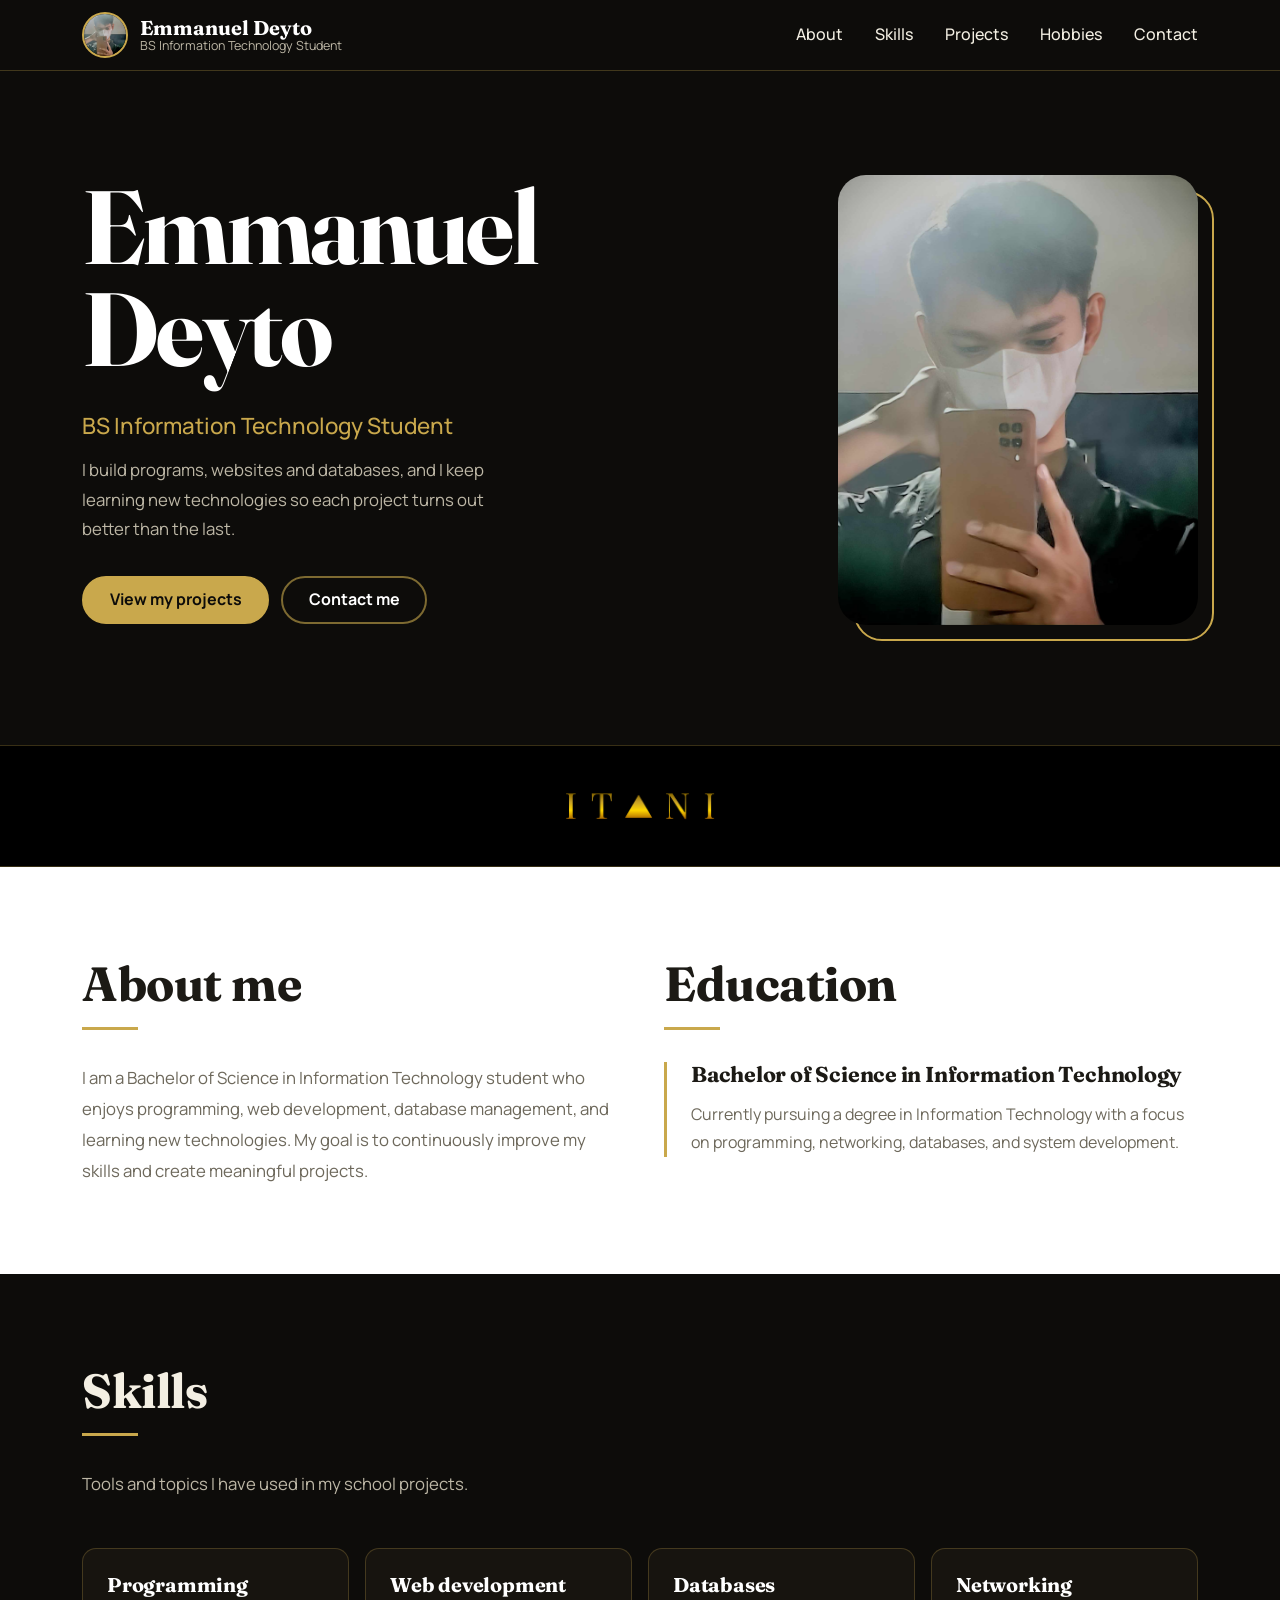
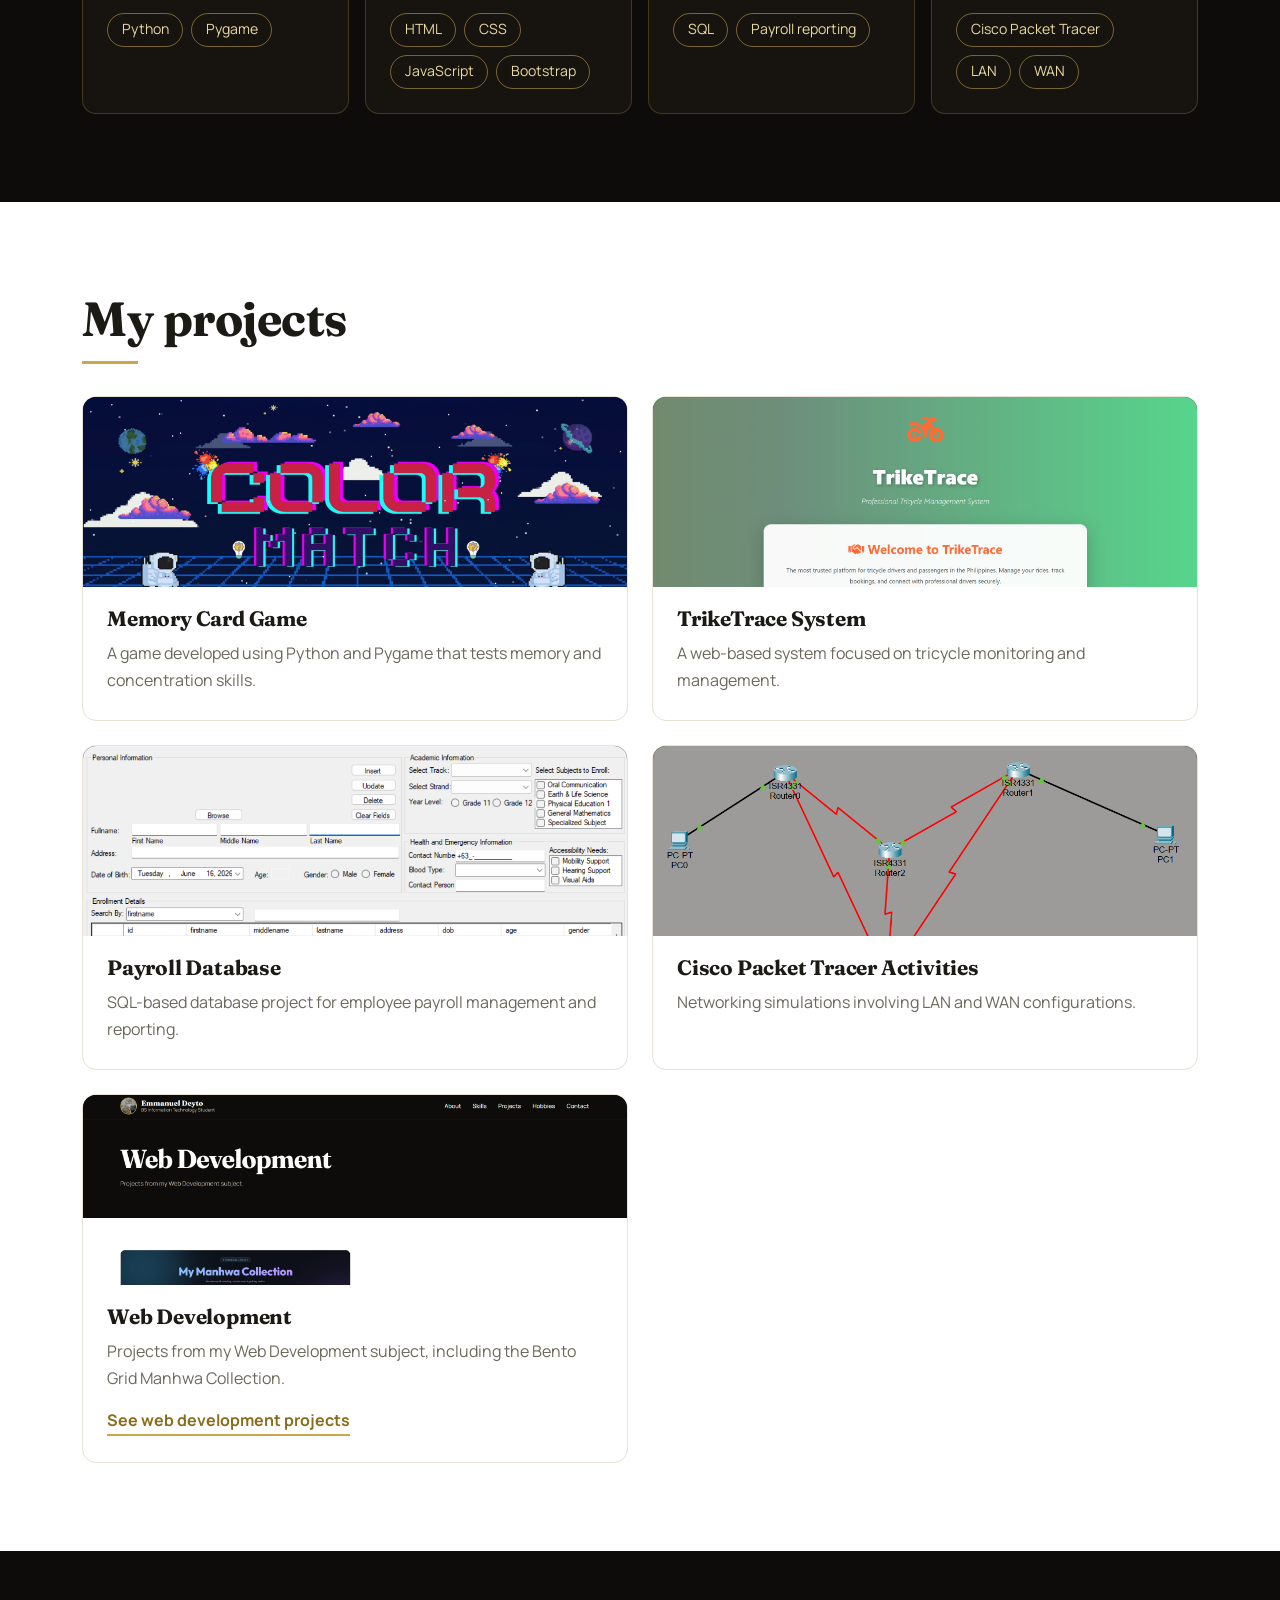
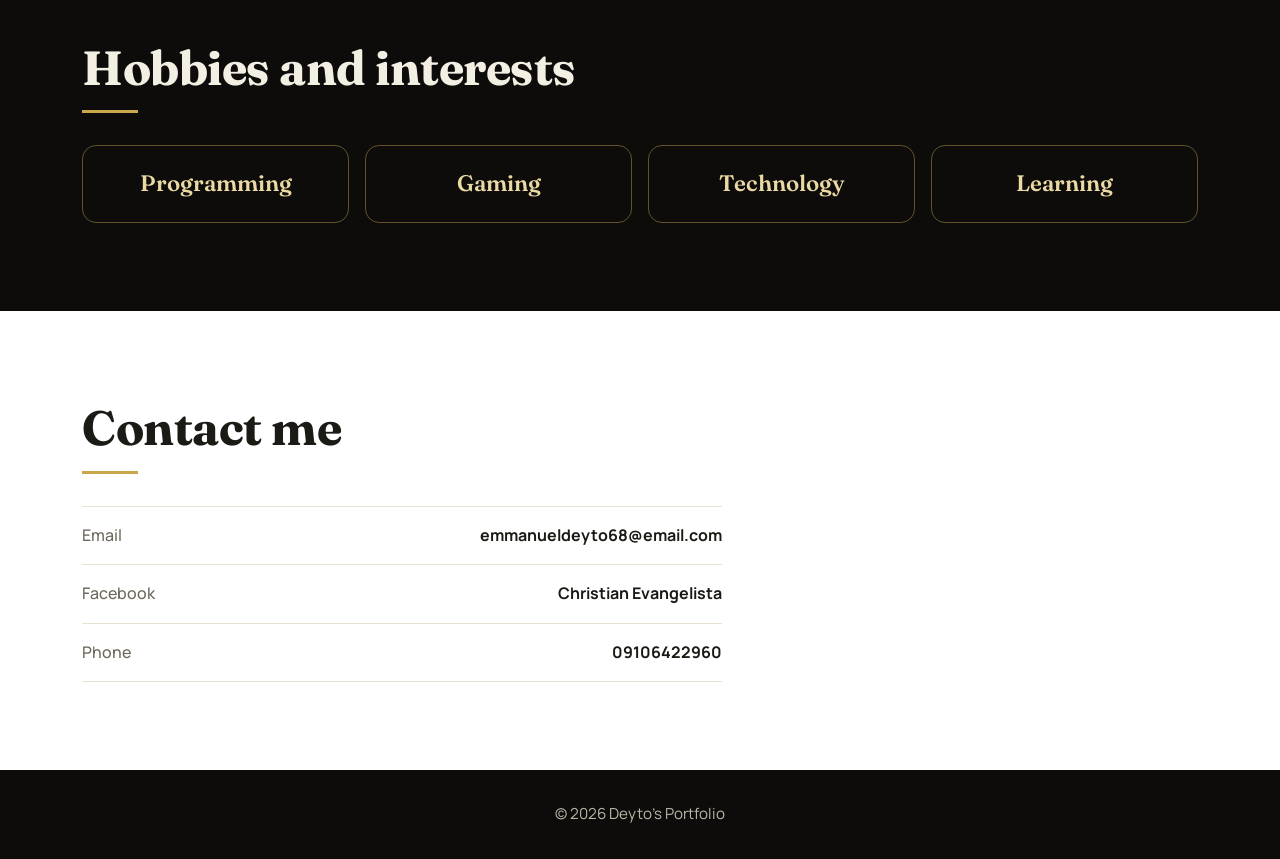
==== Portfolio/index.html @ 8ed73cae "i only reorganized the files and folders" ====
<!DOCTYPE html>
<html lang="en">
<head>
    <meta charset="utf-8">
    <meta name="viewport" content="width=device-width, initial-scale=1">
    <title>Emmanuel Deyto | Portfolio</title>
    <meta name="description" content="Portfolio of Emmanuel Deyto, BS Information Technology student.">
    <link rel="icon" type="image/jpeg" href="assets/img/pfp.jpg">

    <link href="https://cdn.jsdelivr.net/npm/bootstrap@5.3.8/dist/css/bootstrap.min.css" rel="stylesheet">
    <link rel="preconnect" href="https://fonts.googleapis.com">
    <link rel="preconnect" href="https://fonts.gstatic.com" crossorigin>
    <link href="https://fonts.googleapis.com/css2?family=Fraunces:opsz,wght@9..144,600;9..144,700&family=Manrope:wght@400;500;700&display=swap" rel="stylesheet">

    <link rel="stylesheet" href="assets/css/style.css">

    <script>
        // Round favicon made from the profile picture
        window.addEventListener('load', function () {
            const canvas = document.createElement('canvas');
            canvas.width = 64; canvas.height = 64;
            const ctx = canvas.getContext('2d');
            const img = new Image();
            img.src = 'assets/img/pfp.jpg';
            img.onload = function () {
                ctx.beginPath();
                ctx.arc(32, 32, 32, 0, Math.PI * 2);
                ctx.closePath();
                ctx.clip();
                ctx.drawImage(img, 0, 0, 64, 64);
                const link = document.querySelector("link[rel='icon']");
                link.href = canvas.toDataURL('image/png');
            };
        });
    </script>
</head>

<body>

    <!-- HEADER -->

    <nav class="navbar navbar-expand-md site-nav sticky-top" data-bs-theme="dark">
        <div class="container">
            <a class="navbar-brand" href="#top">
                <img src="assets/img/pfp.jpg" class="brand-photo" alt="">
                <span class="brand-name">Emmanuel Deyto
                    <span class="brand-sub d-none d-sm-block">BS Information Technology Student</span>
                </span>
            </a>

            <button class="navbar-toggler" type="button"
                    data-bs-toggle="collapse" data-bs-target="#mainNav"
                    aria-controls="mainNav" aria-expanded="false" aria-label="Toggle navigation">
                <span class="navbar-toggler-icon"></span>
            </button>

            <div class="collapse navbar-collapse justify-content-end" id="mainNav">
                <ul class="navbar-nav">
                    <li class="nav-item"><a class="nav-link" href="#about">About</a></li>
                    <li class="nav-item"><a class="nav-link" href="#skills">Skills</a></li>
                    <li class="nav-item"><a class="nav-link" href="#projects">Projects</a></li>
                    <li class="nav-item"><a class="nav-link" href="#hobbies">Hobbies</a></li>
                    <li class="nav-item"><a class="nav-link" href="#contact">Contact</a></li>
                </ul>
            </div>
        </div>
    </nav>

    <!-- HERO -->

    <header class="hero" id="top">
        <div class="container">
            <div class="row align-items-center">
                <div class="col-lg-7">
                    <h1>Emmanuel<br>Deyto</h1>
                    <p class="hero-role">BS Information Technology Student</p>
                    <p class="hero-text">
                        I build programs, websites and databases, and I keep learning
                        new technologies so each project turns out better than the last.
                    </p>
                    <div class="hero-actions">
                        <a href="#projects" class="button button-gold">View my projects</a>
                        <a href="#contact" class="button button-outline">Contact me</a>
                    </div>
                </div>
                <div class="col-lg-5">
                    <div class="hero-photo">
                        <img src="assets/img/pfp.jpg" alt="Photo of Emmanuel Deyto">
                    </div>
                </div>
            </div>
        </div>
    </header>

    <!-- LOGO -->

    <div class="logo-strip">
        <img src="assets/img/banner.png" alt="ITANI logo">
    </div>

    <!-- ABOUT + EDUCATION -->

    <section class="section" id="about">
        <div class="container">
            <div class="row g-5">
                <div class="col-lg-6">
                    <h2 class="section-title">About me</h2>
                    <p class="section-lead">
                        I am a Bachelor of Science in Information Technology student
                        who enjoys programming, web development, database management,
                        and learning new technologies. My goal is to continuously
                        improve my skills and create meaningful projects.
                    </p>
                </div>
                <div class="col-lg-6">
                    <h2 class="section-title">Education</h2>
                    <div class="edu-block">
                        <h3>Bachelor of Science in Information Technology</h3>
                        <p>
                            Currently pursuing a degree in Information Technology
                            with a focus on programming, networking, databases,
                            and system development.
                        </p>
                    </div>
                </div>
            </div>
        </div>
    </section>

    <!-- SKILLS -->

    <section class="section section-dark" id="skills">
        <div class="container">
            <h2 class="section-title">Skills</h2>
            <p class="section-lead mb-5">Tools and topics I have used in my school projects.</p>

            <div class="row g-3">
                <div class="col-12 col-sm-6 col-lg-3">
                    <div class="skill-card">
                        <h3>Programming</h3>
                        <ul class="chip-list">
                            <li class="chip">Python</li>
                            <li class="chip">Pygame</li>
                        </ul>
                    </div>
                </div>
                <div class="col-12 col-sm-6 col-lg-3">
                    <div class="skill-card">
                        <h3>Web development</h3>
                        <ul class="chip-list">
                            <li class="chip">HTML</li>
                            <li class="chip">CSS</li>
                            <li class="chip">JavaScript</li>
                            <li class="chip">Bootstrap</li>
                        </ul>
                    </div>
                </div>
                <div class="col-12 col-sm-6 col-lg-3">
                    <div class="skill-card">
                        <h3>Databases</h3>
                        <ul class="chip-list">
                            <li class="chip">SQL</li>
                            <li class="chip">Payroll reporting</li>
                        </ul>
                    </div>
                </div>
                <div class="col-12 col-sm-6 col-lg-3">
                    <div class="skill-card">
                        <h3>Networking</h3>
                        <ul class="chip-list">
                            <li class="chip">Cisco Packet Tracer</li>
                            <li class="chip">LAN</li>
                            <li class="chip">WAN</li>
                        </ul>
                    </div>
                </div>
            </div>
        </div>
    </section>

    <!-- PROJECTS -->

    <section class="section" id="projects">
        <div class="container">
            <h2 class="section-title">My projects</h2>

            <div class="row g-4">

                <div class="col-12 col-md-6">
                    <article class="project-card">
                        <img src="assets/img/Card_Game.png" alt="Memory Card Game">
                        <div class="project-body">
                            <h3>Memory Card Game</h3>
                            <p>A game developed using Python and Pygame that tests memory and concentration skills.</p>
                        </div>
                    </article>
                </div>

                <div class="col-12 col-md-6">
                    <article class="project-card">
                        <img src="assets/img/TrikeTrace.png" alt="TrikeTrace System">
                        <div class="project-body">
                            <h3>TrikeTrace System</h3>
                            <p>A web-based system focused on tricycle monitoring and management.</p>
                        </div>
                    </article>
                </div>

                <div class="col-12 col-md-6">
                    <article class="project-card">
                        <img src="assets/img/Payroll.png" alt="Payroll Database">
                        <div class="project-body">
                            <h3>Payroll Database</h3>
                            <p>SQL-based database project for employee payroll management and reporting.</p>
                        </div>
                    </article>
                </div>

                <div class="col-12 col-md-6">
                    <article class="project-card">
                        <img src="assets/img/Cisco.png" alt="Cisco Packet Tracer">
                        <div class="project-body">
                            <h3>Cisco Packet Tracer Activities</h3>
                            <p>Networking simulations involving LAN and WAN configurations.</p>
                        </div>
                    </article>
                </div>

                <!-- Web Development (opens webdev.html) -->
                <div class="col-12 col-md-6">
                    <a href="/Web-Development/webdev.html" class="project-card">
                        <img src="assets/img/WebDev.png" alt="Web Development Projects">
                        <div class="project-body">
                            <h3>Web Development</h3>
                            <p>Projects from my Web Development subject, including the Bento Grid Manhwa Collection.</p>
                            <span class="project-cta">See web development projects</span>
                        </div>
                    </a>
                </div>

            </div>
        </div>
    </section>

    <!-- HOBBIES -->

    <section class="section section-dark" id="hobbies">
        <div class="container">
            <h2 class="section-title">Hobbies and interests</h2>

            <div class="row g-3">
                <div class="col-6 col-md-3"><div class="hobby-item">Programming</div></div>
                <div class="col-6 col-md-3"><div class="hobby-item">Gaming</div></div>
                <div class="col-6 col-md-3"><div class="hobby-item">Technology</div></div>
                <div class="col-6 col-md-3"><div class="hobby-item">Learning</div></div>
            </div>
        </div>
    </section>

    <!-- CONTACT -->

    <section class="section" id="contact">
        <div class="container">
            <h2 class="section-title">Contact me</h2>

            <ul class="contact-list">
                <li>
                    <span class="contact-label">Email</span>
                    <a class="contact-value" href="mailto:emmanueldeyto68@email.com">emmanueldeyto68@email.com</a>
                </li>
                <li>
                    <span class="contact-label">Facebook</span>
                    <span class="contact-value">Christian Evangelista</span>
                </li>
                <li>
                    <span class="contact-label">Phone</span>
                    <a class="contact-value" href="tel:09106422960">09106422960</a>
                </li>
            </ul>
        </div>
    </section>

    <!-- FOOTER -->

    <footer class="site-footer">
        © 2026 Deyto's Portfolio
    </footer>

    <script src="https://cdn.jsdelivr.net/npm/bootstrap@5.3.8/dist/js/bootstrap.bundle.min.js"></script>

</body>
</html>
---- Portfolio/assets/css/style.css ----
/* =========================================================
   PORTFOLIO STYLES  -  black, gold and white
   ========================================================= */

:root {
    --ink: #0d0c0a;
    --ink-2: #17140f;
    --gold: #c9a84c;
    --gold-deep: #8a6d1c;   /* gold that is readable on white */
    --gold-soft: #ead9a2;
    --paper: #ffffff;
    --text: #1c1a15;
    --muted: #6d685b;
    --line: #e7e2d3;
    --on-dark: #f3efe3;
    --on-dark-muted: #bdb7a6;

    --font-display: 'Fraunces', Georgia, serif;
    --font-body: 'Manrope', system-ui, sans-serif;
}

/* ---------- BASE ---------- */

html { scroll-behavior: smooth; }

body {
    margin: 0;
    background: var(--paper);
    color: var(--text);
    font-family: var(--font-body);
    line-height: 1.6;
    overflow-x: hidden;
}

h1, h2, h3, h4 {
    font-family: var(--font-display);
    letter-spacing: -0.01em;
}

a:focus-visible,
button:focus-visible {
    outline: 3px solid var(--gold);
    outline-offset: 3px;
}

[id] { scroll-margin-top: 80px; }

/* ---------- NAVBAR ---------- */

.site-nav {
    background: var(--ink);
    border-bottom: 1px solid rgba(201, 168, 76, 0.28);
    padding: 12px 0;
}

.site-nav .navbar-brand {
    display: flex;
    align-items: center;
    gap: 12px;
    margin: 0;
    padding: 0;
    color: #fff;
}

.brand-photo {
    width: 46px;
    height: 46px;
    border-radius: 50%;
    border: 2px solid var(--gold);
    object-fit: cover;
    flex-shrink: 0;
}

.brand-name {
    font-family: var(--font-display);
    font-size: 1.25rem;
    font-weight: 700;
    line-height: 1.1;
    color: #fff;
}

.brand-sub {
    display: block;
    font-family: var(--font-body);
    font-size: 0.78rem;
    font-weight: 400;
    color: var(--on-dark-muted);
}

.site-nav .navbar-toggler {
    border-color: rgba(201, 168, 76, 0.6);
}

.site-nav .navbar-nav .nav-link {
    color: var(--on-dark);
    font-weight: 500;
    padding: 0.5rem 0;
    margin-left: 0;
    transition: color 0.2s;
}

.site-nav .navbar-nav .nav-link:hover,
.site-nav .navbar-nav .nav-link:focus {
    color: var(--gold);
}

@media (min-width: 768px) {
    .site-nav .navbar-nav .nav-link { margin-left: 2rem; }
}

/* ---------- HERO ---------- */

.hero {
    background: var(--ink);
    color: #fff;
    padding: 72px 0 96px;
}

.hero h1 {
    font-size: clamp(3.2rem, 9vw, 6.5rem);
    font-weight: 700;
    line-height: 0.98;
    letter-spacing: -0.025em;
    margin: 0;
}

.hero-role {
    color: var(--gold);
    font-size: clamp(1.1rem, 2.4vw, 1.4rem);
    font-weight: 500;
    margin: 1.75rem 0 0.75rem;
}

.hero-text {
    max-width: 44ch;
    color: var(--on-dark-muted);
    font-size: 1.05rem;
    line-height: 1.75;
    margin: 0 0 2rem;
}

.hero-actions {
    display: flex;
    flex-wrap: wrap;
    gap: 12px;
}

/* Buttons */

.button {
    display: inline-block;
    padding: 0.8rem 1.6rem;
    border-radius: 999px;
    border: 2px solid var(--gold);
    font-weight: 700;
    text-decoration: none;
    line-height: 1.2;
    transition: background-color 0.2s, color 0.2s, border-color 0.2s;
}

.button-gold {
    background: var(--gold);
    color: var(--ink);
}

.button-gold:hover {
    background: var(--gold-soft);
    border-color: var(--gold-soft);
    color: var(--ink);
}

.button-outline {
    background: transparent;
    color: #fff;
    border-color: rgba(201, 168, 76, 0.6);
}

.button-outline:hover {
    border-color: var(--gold);
    color: var(--gold);
}

/* Photo with offset gold frame */

.hero-photo {
    position: relative;
    width: 100%;
    max-width: 320px;
    aspect-ratio: 4 / 5;
    margin: 56px auto 0;
}

.hero-photo::before {
    content: "";
    position: absolute;
    inset: 0;
    border: 2px solid var(--gold);
    border-radius: 28px;
    transform: translate(16px, 16px);
}

.hero-photo img {
    position: relative;
    width: 100%;
    height: 100%;
    object-fit: cover;
    border-radius: 28px;
    display: block;
    background: var(--ink-2);
}

@media (min-width: 992px) {
    .hero { padding: 104px 0 120px; }
    .hero-photo { margin: 0 0 0 auto; max-width: 360px; }
}

/* ---------- LOGO STRIP ---------- */

.logo-strip {
    background: #000;
    border-top: 1px solid rgba(201, 168, 76, 0.28);
    border-bottom: 1px solid rgba(201, 168, 76, 0.28);
    padding: 18px 0;
}

.logo-strip img {
    display: block;
    margin: 0 auto;
    height: 84px;
    max-width: 100%;
    width: auto;
    object-fit: contain;
}

/* ---------- SECTIONS ---------- */

.section {
    padding: 88px 0;
}

.section-dark {
    background: var(--ink);
    color: var(--on-dark);
}

.section-title {
    font-size: clamp(2rem, 4.5vw, 3rem);
    font-weight: 700;
    margin: 0 0 2rem;
}

.section-title::after {
    content: "";
    display: block;
    width: 56px;
    height: 3px;
    background: var(--gold);
    margin-top: 14px;
}

.section-lead {
    max-width: 60ch;
    color: var(--muted);
    font-size: 1.05rem;
    line-height: 1.85;
    margin: 0;
}

.section-dark .section-lead {
    color: var(--on-dark-muted);
}

/* ---------- ABOUT / EDUCATION ---------- */

.edu-block {
    border-left: 3px solid var(--gold);
    padding-left: 1.5rem;
}

.edu-block h3 {
    font-size: 1.35rem;
    font-weight: 700;
    margin: 0 0 0.75rem;
}

.edu-block p {
    color: var(--muted);
    line-height: 1.8;
    margin: 0;
}

/* ---------- SKILLS ---------- */

.skill-card {
    height: 100%;
    background: var(--ink-2);
    border: 1px solid rgba(201, 168, 76, 0.25);
    border-radius: 14px;
    padding: 1.5rem;
}

.skill-card h3 {
    font-size: 1.25rem;
    font-weight: 700;
    margin: 0 0 1rem;
    color: #fff;
}

.chip-list {
    list-style: none;
    padding: 0;
    margin: 0;
    display: flex;
    flex-wrap: wrap;
    gap: 8px;
}

.chip {
    border: 1px solid rgba(201, 168, 76, 0.55);
    color: var(--gold-soft);
    padding: 0.3rem 0.85rem;
    border-radius: 999px;
    font-size: 0.88rem;
}

/* ---------- PROJECTS ---------- */

.project-card {
    display: block;
    height: 100%;
    background: #fff;
    border: 1px solid var(--line);
    border-radius: 14px;
    overflow: hidden;
    color: inherit;
    text-decoration: none;
    transition: border-color 0.2s, transform 0.2s;
}

.project-card img {
    display: block;
    width: 100%;
    height: 190px;
    object-fit: cover;
    object-position: top;
    background: var(--ink);
}

.project-body {
    padding: 1.25rem 1.5rem 1.6rem;
}

.project-body h3 {
    font-size: 1.3rem;
    font-weight: 700;
    margin: 0 0 0.5rem;
}

.project-body p {
    color: var(--muted);
    margin: 0;
    line-height: 1.7;
}

a.project-card:hover {
    border-color: var(--gold);
    transform: translateY(-4px);
}

.project-cta {
    display: inline-block;
    margin-top: 1rem;
    color: var(--gold-deep);
    font-weight: 700;
    border-bottom: 2px solid var(--gold);
}

/* ---------- HOBBIES ---------- */

.hobby-item {
    height: 100%;
    border: 1px solid rgba(201, 168, 76, 0.45);
    border-radius: 14px;
    padding: 1.25rem 1rem;
    text-align: center;
    font-family: var(--font-display);
    font-size: clamp(1.1rem, 2.5vw, 1.4rem);
    font-weight: 600;
    color: var(--gold-soft);
}

/* ---------- CONTACT ---------- */

.contact-list {
    list-style: none;
    padding: 0;
    margin: 0;
    max-width: 640px;
}

.contact-list li {
    display: flex;
    flex-wrap: wrap;
    justify-content: space-between;
    gap: 4px 24px;
    padding: 1rem 0;
    border-bottom: 1px solid var(--line);
}

.contact-list li:first-child {
    border-top: 1px solid var(--line);
}

.contact-label {
    color: var(--muted);
    font-weight: 500;
}

.contact-value {
    font-weight: 700;
    color: var(--text);
    text-decoration: none;
    overflow-wrap: anywhere;
}

a.contact-value:hover {
    color: var(--gold-deep);
}

/* ---------- SUB-PAGE HEADER (webdev.html) ---------- */

.page-head {
    background: var(--ink);
    color: #fff;
    padding: 72px 0 80px;
}

.page-head h1 {
    font-size: clamp(2.4rem, 7vw, 4.5rem);
    font-weight: 700;
    line-height: 1.05;
    letter-spacing: -0.02em;
    margin: 0 0 1rem;
}

.page-head p {
    max-width: 52ch;
    color: var(--on-dark-muted);
    font-size: 1.05rem;
    line-height: 1.75;
    margin: 0;
}

.back-link {
    display: inline-block;
    margin-top: 3rem;
    color: var(--gold-deep);
    font-weight: 700;
    text-decoration: none;
    border-bottom: 2px solid var(--gold);
}

.back-link:hover {
    color: var(--text);
}

/* ---------- FOOTER ---------- */

.site-footer {
    background: var(--ink);
    color: var(--on-dark-muted);
    text-align: center;
    padding: 32px 16px;
    font-size: 0.95rem;
}

/* ---------- MOBILE ---------- */

@media (max-width: 767px) {
    .section { padding: 64px 0; }
    .hero { padding: 48px 0 72px; }
    .brand-name { font-size: 1.1rem; }
    .logo-strip img { height: 64px; }
    .site-nav .navbar-collapse { padding-top: 8px; }
}

@media (prefers-reduced-motion: reduce) {
    html { scroll-behavior: auto; }
    * { transition: none !important; }
}
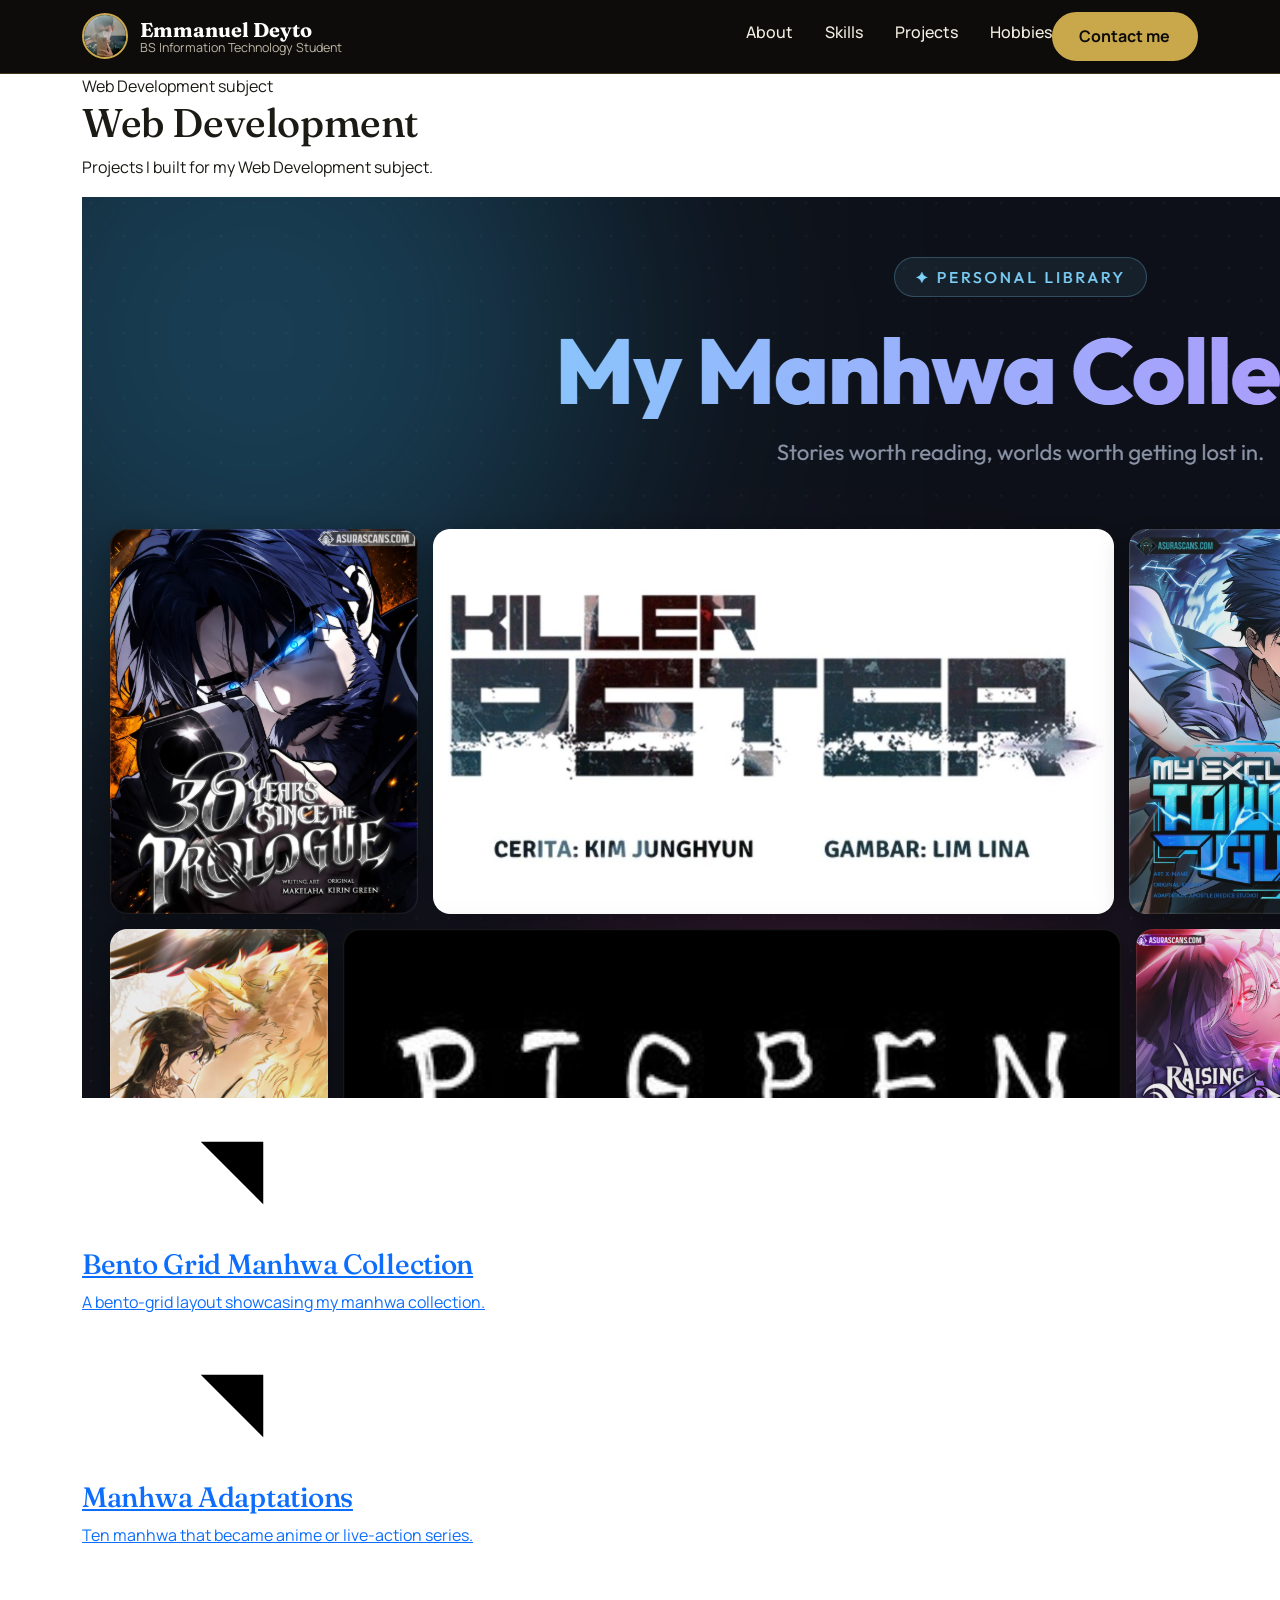
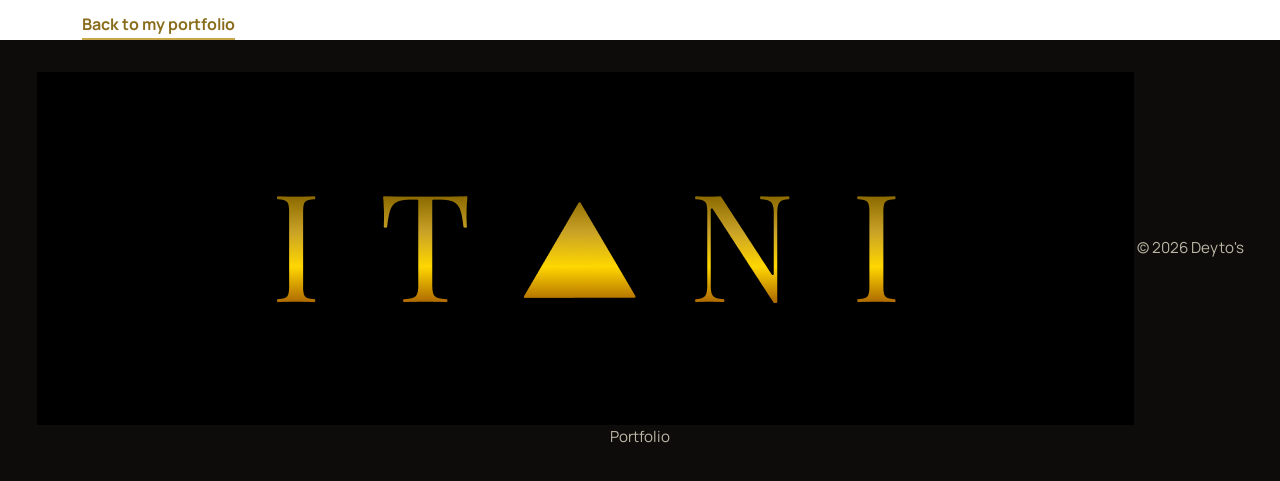
==== commit dd3b4ac2: "..." ====
--- a/Portfolio/index.html
+++ b/Portfolio/index.html
@@ -3,8 +3,7 @@
 <head>
     <meta charset="utf-8">
     <meta name="viewport" content="width=device-width, initial-scale=1">
-    <title>Emmanuel Deyto | Portfolio</title>
-    <meta name="description" content="Portfolio of Emmanuel Deyto, BS Information Technology student.">
+    <title>Web Development Projects | Emmanuel Deyto</title>
     <link rel="icon" type="image/jpeg" href="assets/img/pfp.jpg">
 
     <link href="https://cdn.jsdelivr.net/npm/bootstrap@5.3.8/dist/css/bootstrap.min.css" rel="stylesheet">
@@ -13,35 +12,20 @@
     <link href="https://fonts.googleapis.com/css2?family=Fraunces:opsz,wght@9..144,600;9..144,700&family=Manrope:wght@400;500;700&display=swap" rel="stylesheet">
 
     <link rel="stylesheet" href="assets/css/style.css">
-
-    <script>
-        // Round favicon made from the profile picture
-        window.addEventListener('load', function () {
-            const canvas = document.createElement('canvas');
-            canvas.width = 64; canvas.height = 64;
-            const ctx = canvas.getContext('2d');
-            const img = new Image();
-            img.src = 'assets/img/pfp.jpg';
-            img.onload = function () {
-                ctx.beginPath();
-                ctx.arc(32, 32, 32, 0, Math.PI * 2);
-                ctx.closePath();
-                ctx.clip();
-                ctx.drawImage(img, 0, 0, 64, 64);
-                const link = document.querySelector("link[rel='icon']");
-                link.href = canvas.toDataURL('image/png');
-            };
-        });
-    </script>
 </head>
 
 <body>
 
-    <!-- HEADER -->
+    <!-- ICONS -->
+    <svg width="0" height="0" style="position:absolute" aria-hidden="true">
+        <symbol id="i-arrow" viewBox="0 0 24 24"><path d="M7 17 17 7M7 7h10v10"/></symbol>
+    </svg>
+
+    <!-- HEADER (links go back to the main page) -->
 
     <nav class="navbar navbar-expand-md site-nav sticky-top" data-bs-theme="dark">
         <div class="container">
-            <a class="navbar-brand" href="#top">
+            <a class="navbar-brand" href="index.html">
                 <img src="assets/img/pfp.jpg" class="brand-photo" alt="">
                 <span class="brand-name">Emmanuel Deyto
                     <span class="brand-sub d-none d-sm-block">BS Information Technology Student</span>
@@ -56,233 +40,68 @@
 
             <div class="collapse navbar-collapse justify-content-end" id="mainNav">
                 <ul class="navbar-nav">
-                    <li class="nav-item"><a class="nav-link" href="#about">About</a></li>
-                    <li class="nav-item"><a class="nav-link" href="#skills">Skills</a></li>
-                    <li class="nav-item"><a class="nav-link" href="#projects">Projects</a></li>
-                    <li class="nav-item"><a class="nav-link" href="#hobbies">Hobbies</a></li>
-                    <li class="nav-item"><a class="nav-link" href="#contact">Contact</a></li>
+                    <li class="nav-item"><a class="nav-link" href="index.html#about">About</a></li>
+                    <li class="nav-item"><a class="nav-link" href="index.html#skills">Skills</a></li>
+                    <li class="nav-item"><a class="nav-link" href="index.html#projects">Projects</a></li>
+                    <li class="nav-item"><a class="nav-link" href="index.html#hobbies">Hobbies</a></li>
+                    <li class="nav-item"><a class="button button-gold button-sm nav-cta" href="index.html#contact">Contact me</a></li>
                 </ul>
             </div>
         </div>
     </nav>
 
-    <!-- HERO -->
+    <!-- PAGE HEADER -->
 
-    <header class="hero" id="top">
+    <header class="page-hero">
+        <span class="corner corner-tl"></span>
+        <span class="corner corner-tr"></span>
+        <span class="corner corner-bl"></span>
+        <span class="corner corner-br"></span>
+
         <div class="container">
-            <div class="row align-items-center">
-                <div class="col-lg-7">
-                    <h1>Emmanuel<br>Deyto</h1>
-                    <p class="hero-role">BS Information Technology Student</p>
-                    <p class="hero-text">
-                        I build programs, websites and databases, and I keep learning
-                        new technologies so each project turns out better than the last.
-                    </p>
-                    <div class="hero-actions">
-                        <a href="#projects" class="button button-gold">View my projects</a>
-                        <a href="#contact" class="button button-outline">Contact me</a>
-                    </div>
-                </div>
-                <div class="col-lg-5">
-                    <div class="hero-photo">
-                        <img src="assets/img/pfp.jpg" alt="Photo of Emmanuel Deyto">
-                    </div>
-                </div>
-            </div>
+            <span class="pill"><span class="pill-dot"></span>Web Development subject</span>
+            <h1 class="gold-text">Web Development</h1>
+            <p>Projects I built for my Web Development subject.</p>
         </div>
     </header>
 
-    <!-- LOGO -->
+    <!-- WEB DEV PROJECTS -->
 
-    <div class="logo-strip">
-        <img src="assets/img/banner.png" alt="ITANI logo">
-    </div>
+    <main class="page-body">
+        <div class="container">
 
-    <!-- ABOUT + EDUCATION -->
+            <div class="bento" style="grid-auto-rows: 320px;">
 
-    <section class="section" id="about">
-        <div class="container">
-            <div class="row g-5">
-                <div class="col-lg-6">
-                    <h2 class="section-title">About me</h2>
-                    <p class="section-lead">
-                        I am a Bachelor of Science in Information Technology student
-                        who enjoys programming, web development, database management,
-                        and learning new technologies. My goal is to continuously
-                        improve my skills and create meaningful projects.
-                    </p>
-                </div>
-                <div class="col-lg-6">
-                    <h2 class="section-title">Education</h2>
-                    <div class="edu-block">
-                        <h3>Bachelor of Science in Information Technology</h3>
-                        <p>
-                            Currently pursuing a degree in Information Technology
-                            with a focus on programming, networking, databases,
-                            and system development.
-                        </p>
+                <!-- Bento Grid Manhwa Collection -->
+                <a href="Bento%20Box/index.html" class="bento-card span-3">
+                    <img class="bento-img" src="assets/img/Bento.png" alt="" onerror="this.remove()">
+                    <span class="bento-open" aria-hidden="true"><svg class="icon"><use href="#i-arrow"/></svg></span>
+                    <div class="bento-info">
+                        <h3>Bento Grid Manhwa Collection</h3>
+                        <p>A bento-grid layout showcasing my manhwa collection.</p>
                     </div>
-                </div>
-            </div>
-        </div>
-    </section>
+                </a>
 
-    <!-- SKILLS -->
-
-    <section class="section section-dark" id="skills">
-        <div class="container">
-            <h2 class="section-title">Skills</h2>
-            <p class="section-lead mb-5">Tools and topics I have used in my school projects.</p>
-
-            <div class="row g-3">
-                <div class="col-12 col-sm-6 col-lg-3">
-                    <div class="skill-card">
-                        <h3>Programming</h3>
-                        <ul class="chip-list">
-                            <li class="chip">Python</li>
-                            <li class="chip">Pygame</li>
-                        </ul>
+                <!-- Manhwa Adaptations -->
+                <a href="adaptations.html" class="bento-card span-3">
+                    <img class="bento-img" src="assets/img/Adaptations.png" alt="" onerror="this.remove()">
+                    <span class="bento-open" aria-hidden="true"><svg class="icon"><use href="#i-arrow"/></svg></span>
+                    <div class="bento-info">
+                        <h3>Manhwa Adaptations</h3>
+                        <p>Ten manhwa that became anime or live-action series.</p>
                     </div>
-                </div>
-                <div class="col-12 col-sm-6 col-lg-3">
-                    <div class="skill-card">
-                        <h3>Web development</h3>
-                        <ul class="chip-list">
-                            <li class="chip">HTML</li>
-                            <li class="chip">CSS</li>
-                            <li class="chip">JavaScript</li>
-                            <li class="chip">Bootstrap</li>
-                        </ul>
-                    </div>
-                </div>
-                <div class="col-12 col-sm-6 col-lg-3">
-                    <div class="skill-card">
-                        <h3>Databases</h3>
-                        <ul class="chip-list">
-                            <li class="chip">SQL</li>
-                            <li class="chip">Payroll reporting</li>
-                        </ul>
-                    </div>
-                </div>
-                <div class="col-12 col-sm-6 col-lg-3">
-                    <div class="skill-card">
-                        <h3>Networking</h3>
-                        <ul class="chip-list">
-                            <li class="chip">Cisco Packet Tracer</li>
-                            <li class="chip">LAN</li>
-                            <li class="chip">WAN</li>
-                        </ul>
-                    </div>
-                </div>
-            </div>
-        </div>
-    </section>
-
-    <!-- PROJECTS -->
-
-    <section class="section" id="projects">
-        <div class="container">
-            <h2 class="section-title">My projects</h2>
-
-            <div class="row g-4">
-
-                <div class="col-12 col-md-6">
-                    <article class="project-card">
-                        <img src="assets/img/Card_Game.png" alt="Memory Card Game">
-                        <div class="project-body">
-                            <h3>Memory Card Game</h3>
-                            <p>A game developed using Python and Pygame that tests memory and concentration skills.</p>
-                        </div>
-                    </article>
-                </div>
-
-                <div class="col-12 col-md-6">
-                    <article class="project-card">
-                        <img src="assets/img/TrikeTrace.png" alt="TrikeTrace System">
-                        <div class="project-body">
-                            <h3>TrikeTrace System</h3>
-                            <p>A web-based system focused on tricycle monitoring and management.</p>
-                        </div>
-                    </article>
-                </div>
-
-                <div class="col-12 col-md-6">
-                    <article class="project-card">
-                        <img src="assets/img/Payroll.png" alt="Payroll Database">
-                        <div class="project-body">
-                            <h3>Payroll Database</h3>
-                            <p>SQL-based database project for employee payroll management and reporting.</p>
-                        </div>
-                    </article>
-                </div>
-
-                <div class="col-12 col-md-6">
-                    <article class="project-card">
-                        <img src="assets/img/Cisco.png" alt="Cisco Packet Tracer">
-                        <div class="project-body">
-                            <h3>Cisco Packet Tracer Activities</h3>
-                            <p>Networking simulations involving LAN and WAN configurations.</p>
-                        </div>
-                    </article>
-                </div>
-
-                <!-- Web Development (opens webdev.html) -->
-                <div class="col-12 col-md-6">
-                    <a href="/Web-Development/webdev.html" class="project-card">
-                        <img src="assets/img/WebDev.png" alt="Web Development Projects">
-                        <div class="project-body">
-                            <h3>Web Development</h3>
-                            <p>Projects from my Web Development subject, including the Bento Grid Manhwa Collection.</p>
-                            <span class="project-cta">See web development projects</span>
-                        </div>
-                    </a>
-                </div>
+                </a>
 
             </div>
+
+            <a href="index.html#projects" class="back-link">Back to my portfolio</a>
         </div>
-    </section>
-
-    <!-- HOBBIES -->
-
-    <section class="section section-dark" id="hobbies">
-        <div class="container">
-            <h2 class="section-title">Hobbies and interests</h2>
-
-            <div class="row g-3">
-                <div class="col-6 col-md-3"><div class="hobby-item">Programming</div></div>
-                <div class="col-6 col-md-3"><div class="hobby-item">Gaming</div></div>
-                <div class="col-6 col-md-3"><div class="hobby-item">Technology</div></div>
-                <div class="col-6 col-md-3"><div class="hobby-item">Learning</div></div>
-            </div>
-        </div>
-    </section>
-
-    <!-- CONTACT -->
-
-    <section class="section" id="contact">
-        <div class="container">
-            <h2 class="section-title">Contact me</h2>
-
-            <ul class="contact-list">
-                <li>
-                    <span class="contact-label">Email</span>
-                    <a class="contact-value" href="mailto:emmanueldeyto68@email.com">emmanueldeyto68@email.com</a>
-                </li>
-                <li>
-                    <span class="contact-label">Facebook</span>
-                    <span class="contact-value">Christian Evangelista</span>
-                </li>
-                <li>
-                    <span class="contact-label">Phone</span>
-                    <a class="contact-value" href="tel:09106422960">09106422960</a>
-                </li>
-            </ul>
-        </div>
-    </section>
+    </main>
 
     <!-- FOOTER -->
 
     <footer class="site-footer">
+        <img src="assets/img/banner.png" class="footer-logo" alt="ITANI logo">
         © 2026 Deyto's Portfolio
     </footer>
 
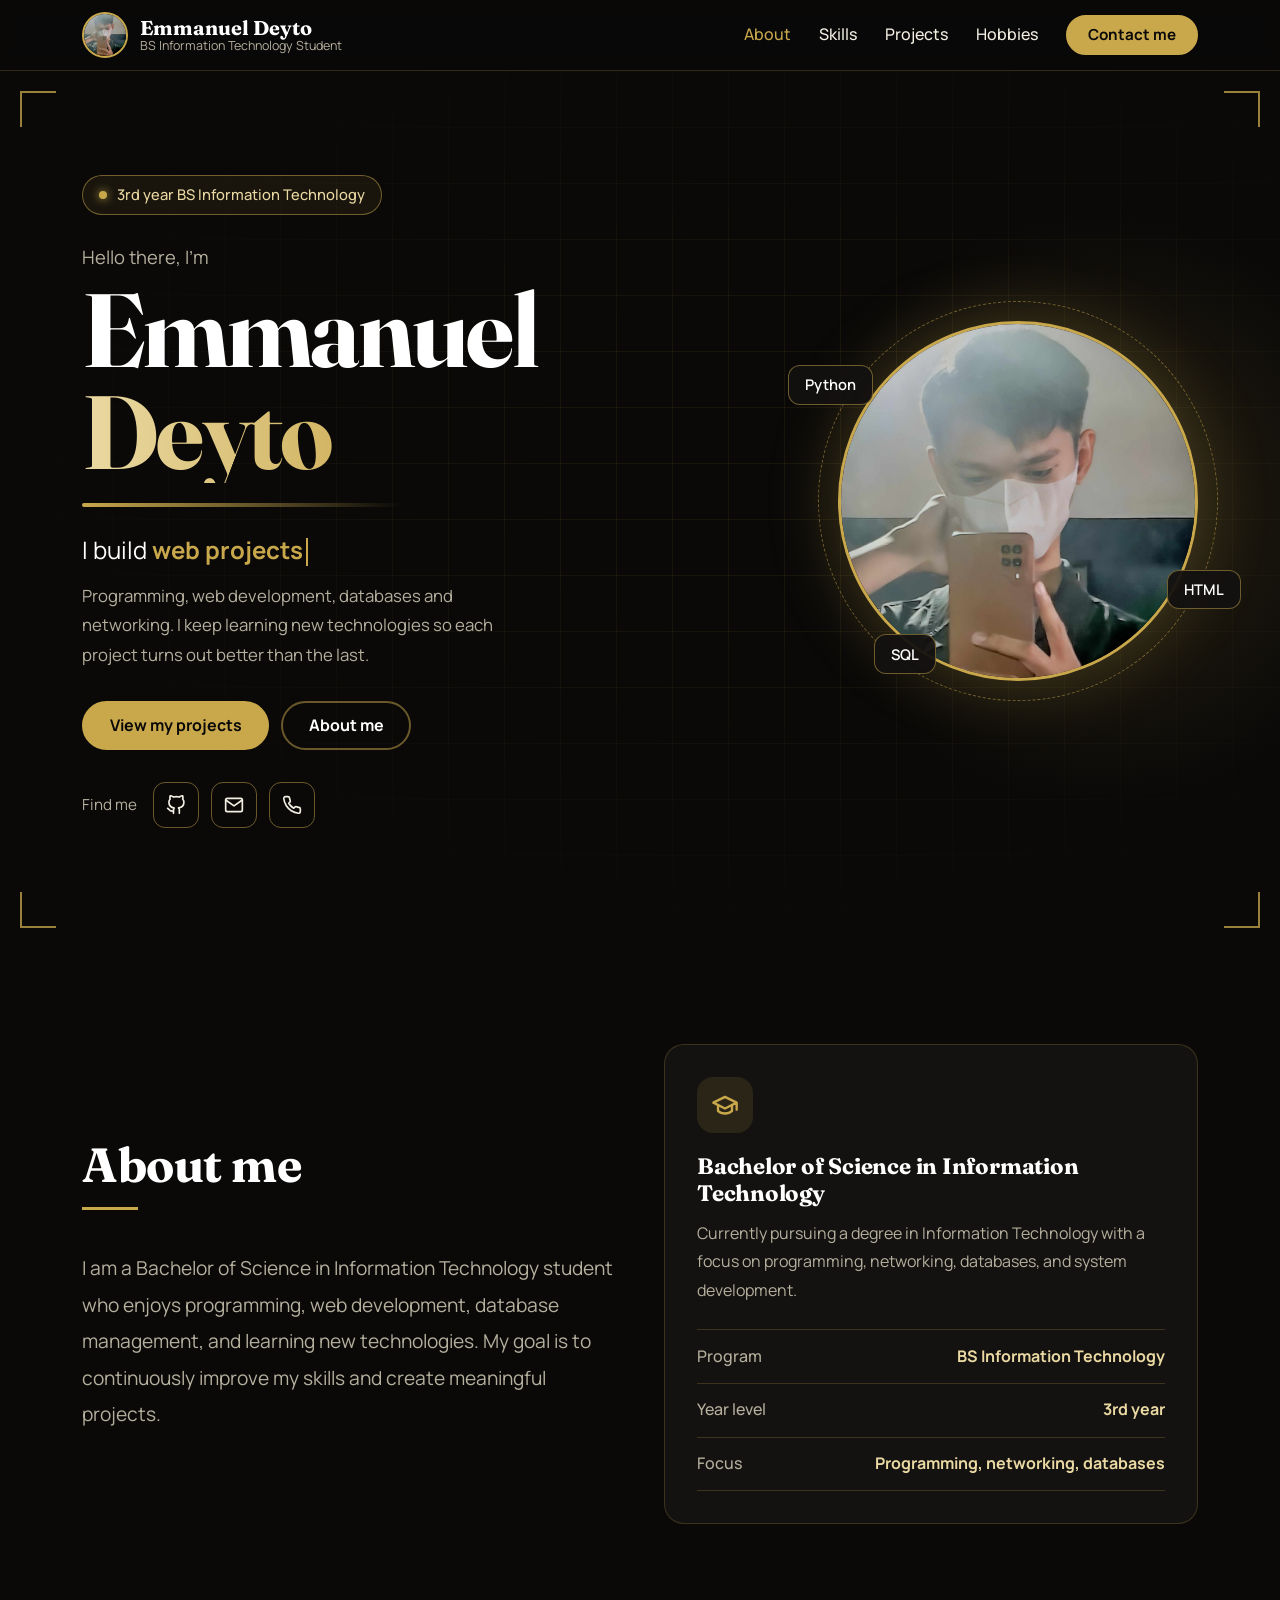
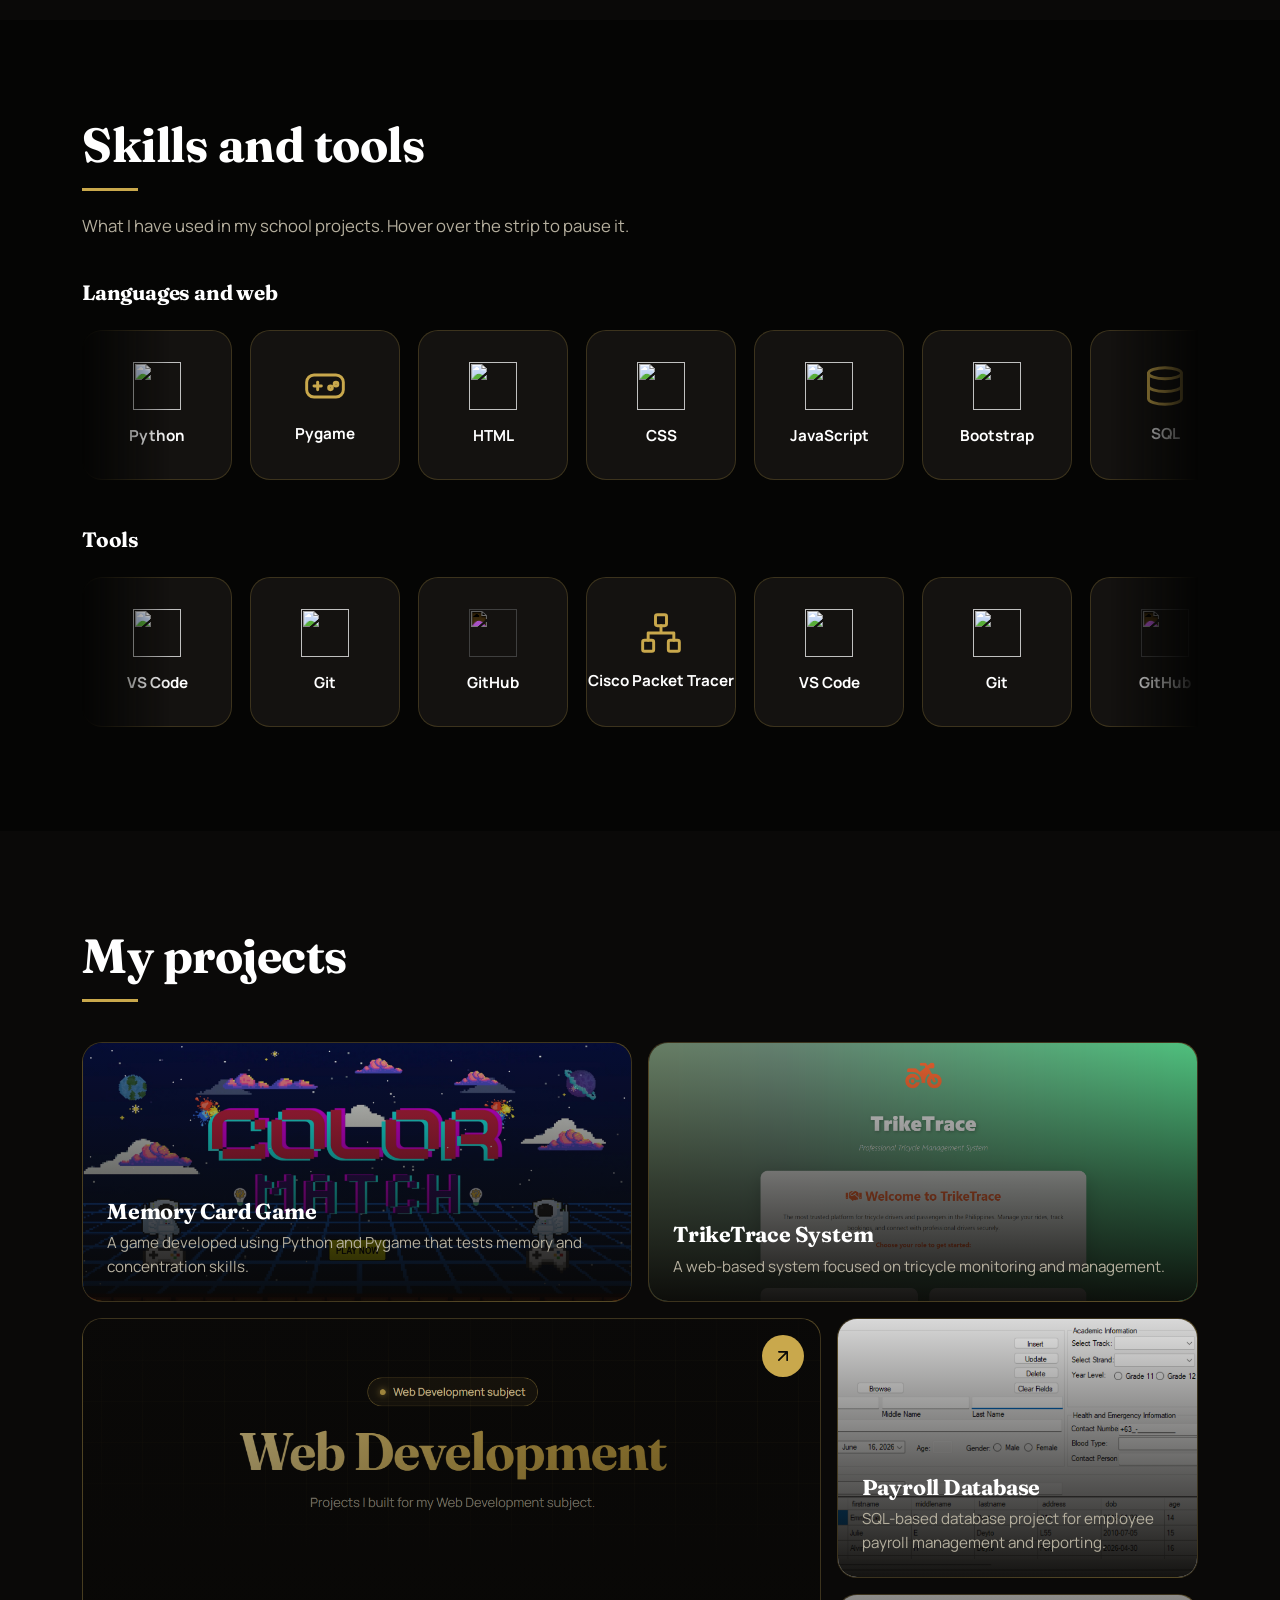
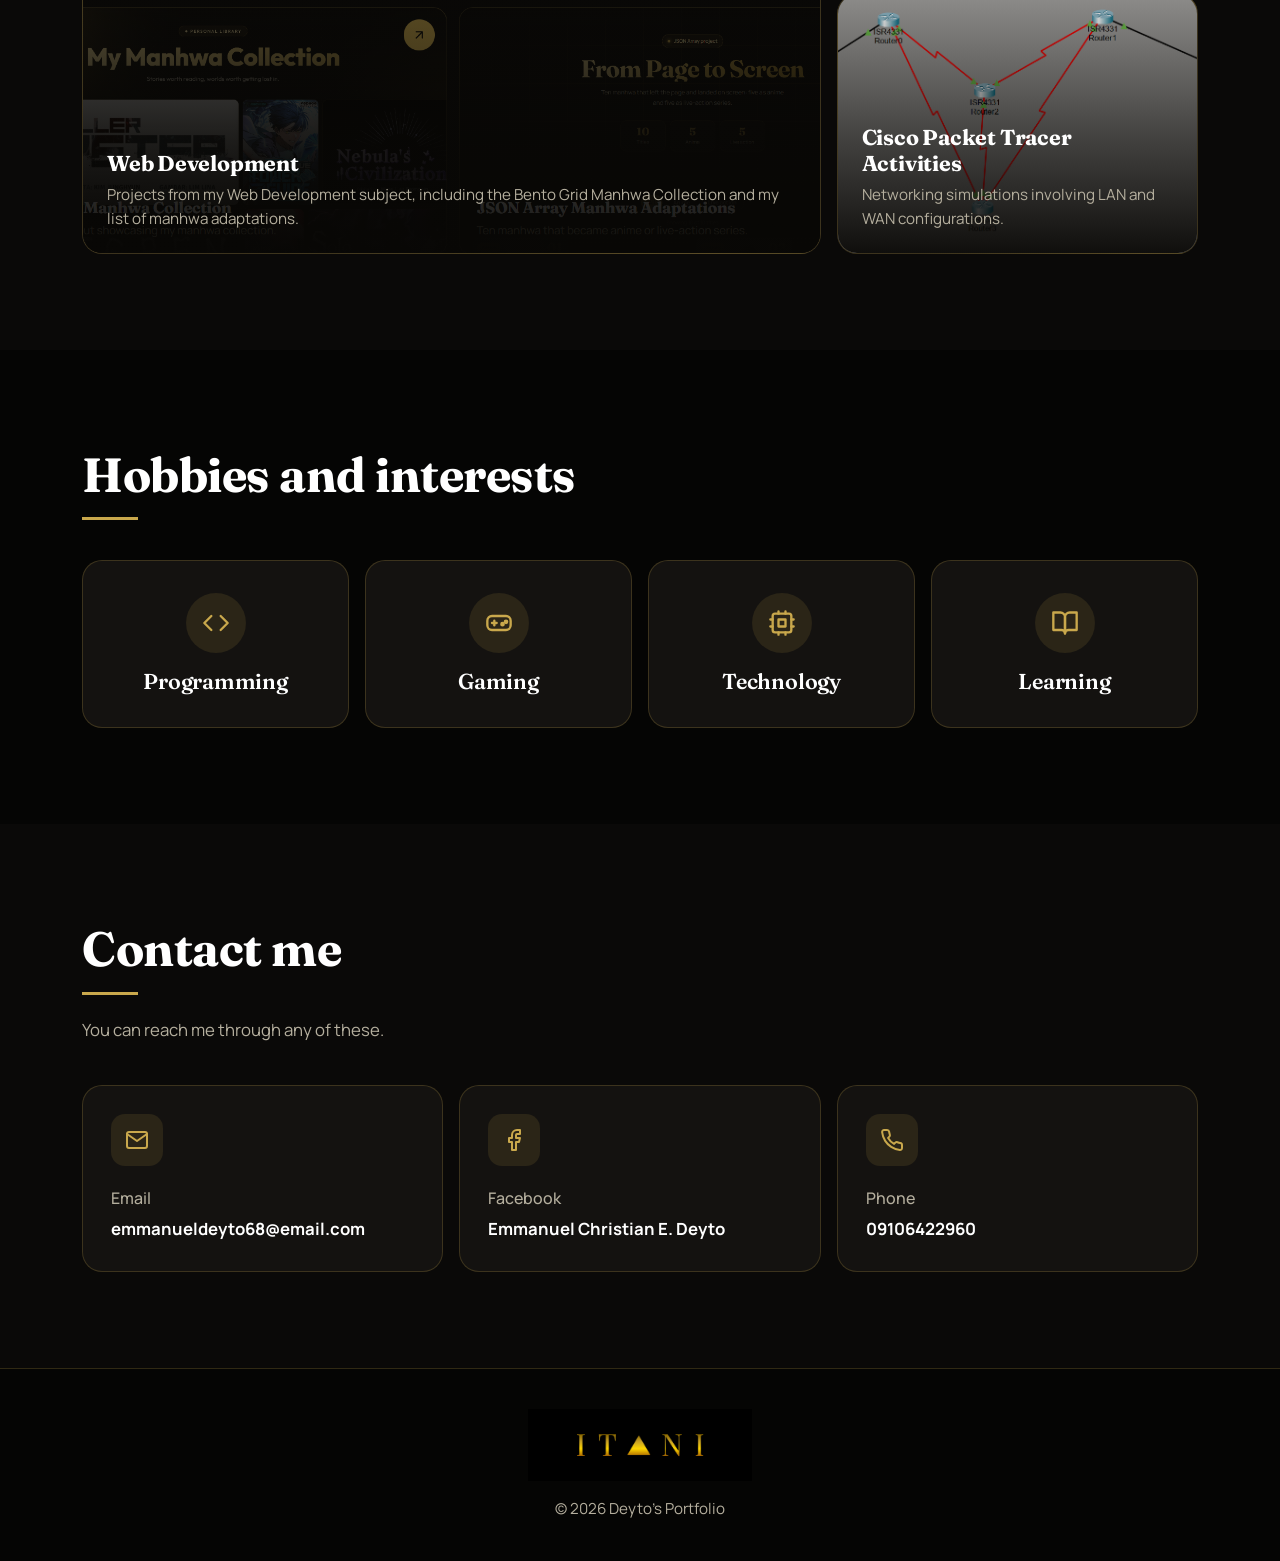
==== commit d45d8c35: "fixing link to webdev.html" ====
--- a/Portfolio/index.html
+++ b/Portfolio/index.html
@@ -3,7 +3,8 @@
 <head>
     <meta charset="utf-8">
     <meta name="viewport" content="width=device-width, initial-scale=1">
-    <title>Web Development Projects | Emmanuel Deyto</title>
+    <title>Emmanuel Deyto | Portfolio</title>
+    <meta name="description" content="Portfolio of Emmanuel Deyto, BS Information Technology student.">
     <link rel="icon" type="image/jpeg" href="assets/img/pfp.jpg">
 
     <link href="https://cdn.jsdelivr.net/npm/bootstrap@5.3.8/dist/css/bootstrap.min.css" rel="stylesheet">
@@ -12,20 +13,51 @@
     <link href="https://fonts.googleapis.com/css2?family=Fraunces:opsz,wght@9..144,600;9..144,700&family=Manrope:wght@400;500;700&display=swap" rel="stylesheet">
 
     <link rel="stylesheet" href="assets/css/style.css">
+
+    <script>
+        // Round favicon made from the profile picture
+        window.addEventListener('load', function () {
+            const canvas = document.createElement('canvas');
+            canvas.width = 64; canvas.height = 64;
+            const ctx = canvas.getContext('2d');
+            const img = new Image();
+            img.src = 'assets/img/pfp.jpg';
+            img.onload = function () {
+                ctx.beginPath();
+                ctx.arc(32, 32, 32, 0, Math.PI * 2);
+                ctx.closePath();
+                ctx.clip();
+                ctx.drawImage(img, 0, 0, 64, 64);
+                const link = document.querySelector("link[rel='icon']");
+                link.href = canvas.toDataURL('image/png');
+            };
+        });
+    </script>
 </head>
 
-<body>
-
-    <!-- ICONS -->
+<body data-bs-spy="scroll" data-bs-target="#mainNav" data-bs-root-margin="-30% 0px -60%" tabindex="0">
+
+    <!-- ICONS (drawn once, reused with <use>) -->
     <svg width="0" height="0" style="position:absolute" aria-hidden="true">
+        <symbol id="i-mail" viewBox="0 0 24 24"><path d="M4 4h16a2 2 0 0 1 2 2v12a2 2 0 0 1-2 2H4a2 2 0 0 1-2-2V6a2 2 0 0 1 2-2z"/><polyline points="22,6 12,13 2,6"/></symbol>
+        <symbol id="i-phone" viewBox="0 0 24 24"><path d="M22 16.92v3a2 2 0 0 1-2.18 2 19.79 19.79 0 0 1-8.63-3.07 19.5 19.5 0 0 1-6-6 19.79 19.79 0 0 1-3.07-8.67A2 2 0 0 1 4.11 2h3a2 2 0 0 1 2 1.72 12.84 12.84 0 0 0 .7 2.81 2 2 0 0 1-.45 2.11L8.09 9.91a16 16 0 0 0 6 6l1.27-1.27a2 2 0 0 1 2.11-.45 12.84 12.84 0 0 0 2.81.7A2 2 0 0 1 22 16.92z"/></symbol>
+        <symbol id="i-github" viewBox="0 0 24 24"><path d="M9 19c-5 1.5-5-2.5-7-3m14 6v-3.87a3.37 3.37 0 0 0-.94-2.61c3.14-.35 6.44-1.54 6.44-7A5.44 5.44 0 0 0 20 4.77 5.07 5.07 0 0 0 19.91 1S18.73.65 16 2.48a13.38 13.38 0 0 0-7 0C6.27.65 5.09 1 5.09 1A5.07 5.07 0 0 0 5 4.77a5.44 5.44 0 0 0-1.5 3.78c0 5.42 3.3 6.61 6.44 7A3.37 3.37 0 0 0 9 18.13V22"/></symbol>
+        <symbol id="i-facebook" viewBox="0 0 24 24"><path d="M18 2h-3a5 5 0 0 0-5 5v3H7v4h3v8h4v-8h3l1-4h-4V7a1 1 0 0 1 1-1h3z"/></symbol>
+        <symbol id="i-code" viewBox="0 0 24 24"><polyline points="16 18 22 12 16 6"/><polyline points="8 6 2 12 8 18"/></symbol>
+        <symbol id="i-gamepad" viewBox="0 0 24 24"><line x1="6" y1="12" x2="10" y2="12"/><line x1="8" y1="10" x2="8" y2="14"/><circle cx="15" cy="13" r="1"/><circle cx="18" cy="11" r="1"/><rect x="2" y="6" width="20" height="12" rx="4"/></symbol>
+        <symbol id="i-cpu" viewBox="0 0 24 24"><rect x="4" y="4" width="16" height="16" rx="2"/><rect x="9" y="9" width="6" height="6"/><path d="M15 2v2M15 20v2M2 15h2M2 9h2M20 15h2M20 9h2M9 2v2M9 20v2"/></symbol>
+        <symbol id="i-book" viewBox="0 0 24 24"><path d="M2 3h6a4 4 0 0 1 4 4v14a3 3 0 0 0-3-3H2z"/><path d="M22 3h-6a4 4 0 0 0-4 4v14a3 3 0 0 1 3-3h7z"/></symbol>
+        <symbol id="i-cap" viewBox="0 0 24 24"><path d="M22 10v6M2 10l10-5 10 5-10 5z"/><path d="M6 12v5c3 3 9 3 12 0v-5"/></symbol>
         <symbol id="i-arrow" viewBox="0 0 24 24"><path d="M7 17 17 7M7 7h10v10"/></symbol>
+        <symbol id="i-network" viewBox="0 0 24 24"><rect x="9" y="2" width="6" height="6" rx="1"/><rect x="2" y="16" width="6" height="6" rx="1"/><rect x="16" y="16" width="6" height="6" rx="1"/><path d="M12 8v4M5 16v-4h14v4"/></symbol>
+        <symbol id="i-db" viewBox="0 0 24 24"><ellipse cx="12" cy="5" rx="9" ry="3"/><path d="M3 5v14a9 3 0 0 0 18 0V5"/><path d="M3 12a9 3 0 0 0 18 0"/></symbol>
     </svg>
 
-    <!-- HEADER (links go back to the main page) -->
+    <!-- HEADER -->
 
     <nav class="navbar navbar-expand-md site-nav sticky-top" data-bs-theme="dark">
         <div class="container">
-            <a class="navbar-brand" href="index.html">
+            <a class="navbar-brand" href="#top">
                 <img src="assets/img/pfp.jpg" class="brand-photo" alt="">
                 <span class="brand-name">Emmanuel Deyto
                     <span class="brand-sub d-none d-sm-block">BS Information Technology Student</span>
@@ -40,63 +72,251 @@
 
             <div class="collapse navbar-collapse justify-content-end" id="mainNav">
                 <ul class="navbar-nav">
-                    <li class="nav-item"><a class="nav-link" href="index.html#about">About</a></li>
-                    <li class="nav-item"><a class="nav-link" href="index.html#skills">Skills</a></li>
-                    <li class="nav-item"><a class="nav-link" href="index.html#projects">Projects</a></li>
-                    <li class="nav-item"><a class="nav-link" href="index.html#hobbies">Hobbies</a></li>
-                    <li class="nav-item"><a class="button button-gold button-sm nav-cta" href="index.html#contact">Contact me</a></li>
+                    <li class="nav-item"><a class="nav-link" href="#about">About</a></li>
+                    <li class="nav-item"><a class="nav-link" href="#skills">Skills</a></li>
+                    <li class="nav-item"><a class="nav-link" href="#projects">Projects</a></li>
+                    <li class="nav-item"><a class="nav-link" href="#hobbies">Hobbies</a></li>
+                    <li class="nav-item"><a class="button button-gold button-sm nav-cta" href="#contact">Contact me</a></li>
                 </ul>
             </div>
         </div>
     </nav>
 
-    <!-- PAGE HEADER -->
-
-    <header class="page-hero">
+    <!-- HERO -->
+
+    <header class="hero" id="top">
         <span class="corner corner-tl"></span>
         <span class="corner corner-tr"></span>
         <span class="corner corner-bl"></span>
         <span class="corner corner-br"></span>
 
         <div class="container">
-            <span class="pill"><span class="pill-dot"></span>Web Development subject</span>
-            <h1 class="gold-text">Web Development</h1>
-            <p>Projects I built for my Web Development subject.</p>
+            <div class="row align-items-center">
+                <div class="col-lg-7">
+                    <span class="pill"><span class="pill-dot"></span>3rd year BS Information Technology</span>
+
+                    <p class="hero-greet">Hello there, I'm</p>
+                    <h1>
+                        <span>Emmanuel</span>
+                        <span class="gold-text">Deyto</span>
+                    </h1>
+                    <div class="hero-rule"></div>
+
+                    <p class="hero-type">I build <span class="typed" id="typed">web projects</span><span class="caret" aria-hidden="true"></span></p>
+                    <p class="hero-text">
+                        Programming, web development, databases and networking. I keep
+                        learning new technologies so each project turns out better than the last.
+                    </p>
+
+                    <div class="hero-actions">
+                        <a href="#projects" class="button button-gold">View my projects</a>
+                        <a href="#about" class="button button-outline">About me</a>
+                    </div>
+
+                    <div class="social">
+                        <span class="social-label">Find me</span>
+                        <a class="icon-btn" href="https://github.com/ECEDeyto" aria-label="GitHub" target="_blank" rel="noopener"><svg class="icon"><use href="#i-github"/></svg></a>
+                        <a class="icon-btn" href="mailto:emmanueldeyto68@email.com" aria-label="Email"><svg class="icon"><use href="#i-mail"/></svg></a>
+                        <a class="icon-btn" href="tel:09106422960" aria-label="Phone"><svg class="icon"><use href="#i-phone"/></svg></a>
+                    </div>
+                </div>
+
+                <div class="col-lg-5">
+                    <div class="hero-visual">
+                        <img src="assets/img/pfp.jpg" alt="Photo of Emmanuel Deyto">
+                        <span class="float-chip chip-a">Python</span>
+                        <span class="float-chip chip-b">HTML</span>
+                        <span class="float-chip chip-c">SQL</span>
+                    </div>
+                </div>
+            </div>
         </div>
     </header>
 
-    <!-- WEB DEV PROJECTS -->
-
-    <main class="page-body">
-        <div class="container">
-
-            <div class="bento" style="grid-auto-rows: 320px;">
-
-                <!-- Bento Grid Manhwa Collection -->
-                <a href="Bento%20Box/index.html" class="bento-card span-3">
-                    <img class="bento-img" src="assets/img/Bento.png" alt="" onerror="this.remove()">
+    <!-- ABOUT + EDUCATION -->
+
+    <section class="section section-dark" id="about">
+        <div class="container">
+            <div class="row g-5 align-items-center">
+                <div class="col-lg-6">
+                    <div class="section-head">
+                        <h2 class="section-title">About me</h2>
+                    </div>
+                    <p class="about-text">
+                        I am a Bachelor of Science in Information Technology student
+                        who enjoys programming, web development, database management,
+                        and learning new technologies. My goal is to continuously
+                        improve my skills and create meaningful projects.
+                    </p>
+                </div>
+
+                <div class="col-lg-6">
+                    <div class="edu-card glow-ring">
+                        <div class="edu-icon"><svg class="icon"><use href="#i-cap"/></svg></div>
+                        <h3>Bachelor of Science in Information Technology</h3>
+                        <p>
+                            Currently pursuing a degree in Information Technology
+                            with a focus on programming, networking, databases,
+                            and system development.
+                        </p>
+                        <dl class="facts">
+                            <div><dt>Program</dt><dd>BS Information Technology</dd></div>
+                            <div><dt>Year level</dt><dd>3rd year</dd></div>
+                            <div><dt>Focus</dt><dd>Programming, networking, databases</dd></div>
+                        </dl>
+                    </div>
+                </div>
+            </div>
+        </div>
+    </section>
+
+    <!-- SKILLS -->
+
+    <section class="section section-deep" id="skills">
+        <div class="container">
+            <div class="section-head">
+                <h2 class="section-title">Skills and tools</h2>
+                <p class="section-sub">What I have used in my school projects. Hover over the strip to pause it.</p>
+            </div>
+
+            <h3 class="skill-label">Languages and web</h3>
+            <div class="marquee" aria-label="Languages and web skills">
+                <ul class="marquee-track">
+                    <li class="tile"><img src="https://cdn.jsdelivr.net/gh/devicons/devicon@latest/icons/python/python-original.svg" alt="">Python</li>
+                    <li class="tile"><svg class="icon"><use href="#i-gamepad"/></svg>Pygame</li>
+                    <li class="tile"><img src="https://cdn.jsdelivr.net/gh/devicons/devicon@latest/icons/html5/html5-original.svg" alt="">HTML</li>
+                    <li class="tile"><img src="https://cdn.jsdelivr.net/gh/devicons/devicon@latest/icons/css3/css3-original.svg" alt="">CSS</li>
+                    <li class="tile"><img src="https://cdn.jsdelivr.net/gh/devicons/devicon@latest/icons/javascript/javascript-original.svg" alt="">JavaScript</li>
+                    <li class="tile"><img src="https://cdn.jsdelivr.net/gh/devicons/devicon@latest/icons/bootstrap/bootstrap-original.svg" alt="">Bootstrap</li>
+                    <li class="tile"><svg class="icon"><use href="#i-db"/></svg>SQL</li>
+                </ul>
+            </div>
+
+            <h3 class="skill-label">Tools</h3>
+            <div class="marquee reverse" aria-label="Tools">
+                <ul class="marquee-track">
+                    <li class="tile"><img src="https://cdn.jsdelivr.net/gh/devicons/devicon@latest/icons/vscode/vscode-original.svg" alt="">VS Code</li>
+                    <li class="tile"><img src="https://cdn.jsdelivr.net/gh/devicons/devicon@latest/icons/git/git-original.svg" alt="">Git</li>
+                    <li class="tile"><img class="invert" src="https://cdn.jsdelivr.net/gh/devicons/devicon@latest/icons/github/github-original.svg" alt="">GitHub</li>
+                    <li class="tile"><svg class="icon"><use href="#i-network"/></svg>Cisco Packet Tracer</li>
+                </ul>
+            </div>
+        </div>
+    </section>
+
+    <!-- PROJECTS -->
+
+    <section class="section section-dark" id="projects">
+        <div class="container">
+            <div class="section-head">
+                <h2 class="section-title">My projects</h2>
+            </div>
+
+            <div class="bento">
+
+                <article class="bento-card glow-ring span-3">
+                    <img class="bento-img" src="assets/img/Card_Game.png" alt="" loading="lazy" onerror="this.remove()">
+                    <div class="bento-info">
+                        <h3>Memory Card Game</h3>
+                        <p>A game developed using Python and Pygame that tests memory and concentration skills.</p>
+                    </div>
+                </article>
+
+                <article class="bento-card glow-ring span-3">
+                    <img class="bento-img" src="assets/img/TrikeTrace.png" alt="" loading="lazy" onerror="this.remove()">
+                    <div class="bento-info">
+                        <h3>TrikeTrace System</h3>
+                        <p>A web-based system focused on tricycle monitoring and management.</p>
+                    </div>
+                </article>
+
+                <!-- Web Development (opens webdev.html) -->
+                <a href="Projects/webdev.html" class="bento-card glow-ring span-4 row-2">
+                    <img class="bento-img" src="assets/img/WebDev.png" alt="" loading="lazy" onerror="this.remove()">
                     <span class="bento-open" aria-hidden="true"><svg class="icon"><use href="#i-arrow"/></svg></span>
                     <div class="bento-info">
-                        <h3>Bento Grid Manhwa Collection</h3>
-                        <p>A bento-grid layout showcasing my manhwa collection.</p>
+                        <h3>Web Development</h3>
+                        <p>Projects from my Web Development subject, including the Bento Grid Manhwa Collection and my list of manhwa adaptations.</p>
                     </div>
                 </a>
 
-                <!-- Manhwa Adaptations -->
-                <a href="adaptations.html" class="bento-card span-3">
-                    <img class="bento-img" src="assets/img/Adaptations.png" alt="" onerror="this.remove()">
-                    <span class="bento-open" aria-hidden="true"><svg class="icon"><use href="#i-arrow"/></svg></span>
-                    <div class="bento-info">
-                        <h3>Manhwa Adaptations</h3>
-                        <p>Ten manhwa that became anime or live-action series.</p>
-                    </div>
+                <article class="bento-card glow-ring span-2">
+                    <img class="bento-img" src="assets/img/Payroll.png" alt="" loading="lazy" onerror="this.remove()">
+                    <div class="bento-info">
+                        <h3>Payroll Database</h3>
+                        <p>SQL-based database project for employee payroll management and reporting.</p>
+                    </div>
+                </article>
+
+                <article class="bento-card glow-ring span-2">
+                    <img class="bento-img" src="assets/img/Cisco.png" alt="" loading="lazy" onerror="this.remove()">
+                    <div class="bento-info">
+                        <h3>Cisco Packet Tracer Activities</h3>
+                        <p>Networking simulations involving LAN and WAN configurations.</p>
+                    </div>
+                </article>
+
+            </div>
+        </div>
+    </section>
+
+    <!-- HOBBIES -->
+
+    <section class="section section-deep" id="hobbies">
+        <div class="container">
+            <div class="section-head">
+                <h2 class="section-title">Hobbies and interests</h2>
+            </div>
+
+            <div class="hobby-grid">
+                <div class="hobby glow-ring">
+                    <div class="hobby-icon"><svg class="icon"><use href="#i-code"/></svg></div>
+                    <h3>Programming</h3>
+                </div>
+                <div class="hobby glow-ring">
+                    <div class="hobby-icon"><svg class="icon"><use href="#i-gamepad"/></svg></div>
+                    <h3>Gaming</h3>
+                </div>
+                <div class="hobby glow-ring">
+                    <div class="hobby-icon"><svg class="icon"><use href="#i-cpu"/></svg></div>
+                    <h3>Technology</h3>
+                </div>
+                <div class="hobby glow-ring">
+                    <div class="hobby-icon"><svg class="icon"><use href="#i-book"/></svg></div>
+                    <h3>Learning</h3>
+                </div>
+            </div>
+        </div>
+    </section>
+
+    <!-- CONTACT -->
+
+    <section class="section section-dark" id="contact">
+        <div class="container">
+            <div class="section-head">
+                <h2 class="section-title">Contact me</h2>
+                <p class="section-sub">You can reach me through any of these.</p>
+            </div>
+
+            <div class="contact-grid">
+                <a class="contact-card glow-ring" href="mailto:emmanueldeyto68@email.com">
+                    <div class="contact-icon"><svg class="icon"><use href="#i-mail"/></svg></div>
+                    <p class="contact-label">Email</p>
+                    <p class="contact-value">emmanueldeyto68@email.com</p>
                 </a>
-
-            </div>
-
-            <a href="index.html#projects" class="back-link">Back to my portfolio</a>
-        </div>
-    </main>
+                <div class="contact-card glow-ring">
+                    <div class="contact-icon"><svg class="icon"><use href="#i-facebook"/></svg></div>
+                    <p class="contact-label">Facebook</p>
+                    <p class="contact-value">Emmanuel Christian E. Deyto</p>
+                </div>
+                <a class="contact-card glow-ring" href="tel:09106422960">
+                    <div class="contact-icon"><svg class="icon"><use href="#i-phone"/></svg></div>
+                    <p class="contact-label">Phone</p>
+                    <p class="contact-value">09106422960</p>
+                </a>
+            </div>
+        </div>
+    </section>
 
     <!-- FOOTER -->
 
@@ -107,5 +327,46 @@
 
     <script src="https://cdn.jsdelivr.net/npm/bootstrap@5.3.8/dist/js/bootstrap.bundle.min.js"></script>
 
+    <script>
+        // Typing effect in the hero
+        (function () {
+            const el = document.getElementById('typed');
+            if (!el) return;
+            const words = ['web projects', 'Python programs', 'SQL databases', 'network setups'];
+            if (window.matchMedia('(prefers-reduced-motion: reduce)').matches) return;
+
+            let w = 0, i = 0, deleting = false;
+            function tick() {
+                const word = words[w];
+                el.textContent = word.slice(0, i);
+                if (!deleting && i < word.length) { i++; setTimeout(tick, 90); }
+                else if (!deleting) { deleting = true; setTimeout(tick, 1400); }
+                else if (i > 0) { i--; setTimeout(tick, 45); }
+                else { deleting = false; w = (w + 1) % words.length; setTimeout(tick, 300); }
+            }
+            tick();
+        })();
+
+        // Skills strip: repeat the tiles so the loop never shows a gap
+        document.querySelectorAll('.marquee-track').forEach(function (track) {
+            const base = Array.from(track.children);
+            const box = track.parentElement;
+            function copy() {
+                base.forEach(function (n) {
+                    const c = n.cloneNode(true);
+                    c.setAttribute('aria-hidden', 'true');
+                    track.appendChild(c);
+                });
+            }
+            let guard = 0;
+            while (track.scrollWidth < box.clientWidth && guard++ < 10) copy();
+            Array.from(track.children).forEach(function (n) {
+                const c = n.cloneNode(true);
+                c.setAttribute('aria-hidden', 'true');
+                track.appendChild(c);
+            });
+        });
+    </script>
+
 </body>
 </html>
--- a/Portfolio/assets/css/style.css
+++ b/Portfolio/assets/css/style.css
@@ -1,19 +1,24 @@
 /* =========================================================
    PORTFOLIO STYLES  -  black, gold and white
+   Shared by index.html, webdev.html and adaptations.html
    ========================================================= */
 
 :root {
-    --ink: #0d0c0a;
-    --ink-2: #17140f;
+    --ink: #0a0908;
+    --ink-2: #141210;
+    --ink-3: #1c1914;
     --gold: #c9a84c;
-    --gold-deep: #8a6d1c;   /* gold that is readable on white */
+    --gold-bright: #e3c56a;
     --gold-soft: #ead9a2;
+    --gold-deep: #8a6d1c;     /* gold that is readable on white */
     --paper: #ffffff;
     --text: #1c1a15;
     --muted: #6d685b;
     --line: #e7e2d3;
     --on-dark: #f3efe3;
-    --on-dark-muted: #bdb7a6;
+    --on-dark-muted: #b5af9e;
+    --edge: rgba(201, 168, 76, 0.22);       /* thin gold borders on dark */
+    --edge-strong: rgba(201, 168, 76, 0.5);
 
     --font-display: 'Fraunces', Georgia, serif;
     --font-body: 'Manrope', system-ui, sans-serif;
@@ -25,8 +30,8 @@
 
 body {
     margin: 0;
-    background: var(--paper);
-    color: var(--text);
+    background: var(--ink);
+    color: var(--on-dark);
     font-family: var(--font-body);
     line-height: 1.6;
     overflow-x: hidden;
@@ -36,6 +41,10 @@
     font-family: var(--font-display);
     letter-spacing: -0.01em;
 }
+
+ul { list-style: none; padding: 0; margin: 0; }
+
+[hidden] { display: none !important; }
 
 a:focus-visible,
 button:focus-visible {
@@ -43,13 +52,33 @@
     outline-offset: 3px;
 }
 
-[id] { scroll-margin-top: 80px; }
+[id] { scroll-margin-top: 84px; }
+
+.icon {
+    width: 1.25em;
+    height: 1.25em;
+    fill: none;
+    stroke: currentColor;
+    stroke-width: 2;
+    stroke-linecap: round;
+    stroke-linejoin: round;
+    flex-shrink: 0;
+}
+
+.gold-text {
+    background: linear-gradient(90deg, var(--gold-soft), var(--gold) 55%, #a8872f);
+    -webkit-background-clip: text;
+    background-clip: text;
+    color: transparent;
+}
 
 /* ---------- NAVBAR ---------- */
 
 .site-nav {
-    background: var(--ink);
-    border-bottom: 1px solid rgba(201, 168, 76, 0.28);
+    background: rgba(10, 9, 8, 0.88);
+    -webkit-backdrop-filter: blur(10px);
+    backdrop-filter: blur(10px);
+    border-bottom: 1px solid var(--edge);
     padding: 12px 0;
 }
 
@@ -87,65 +116,30 @@
     color: var(--on-dark-muted);
 }
 
-.site-nav .navbar-toggler {
-    border-color: rgba(201, 168, 76, 0.6);
-}
+.site-nav .navbar-toggler { border-color: var(--edge-strong); }
 
 .site-nav .navbar-nav .nav-link {
     color: var(--on-dark);
     font-weight: 500;
     padding: 0.5rem 0;
-    margin-left: 0;
     transition: color 0.2s;
 }
 
 .site-nav .navbar-nav .nav-link:hover,
-.site-nav .navbar-nav .nav-link:focus {
+.site-nav .navbar-nav .nav-link:focus,
+.site-nav .navbar-nav .nav-link.active {
     color: var(--gold);
 }
 
+.nav-cta { margin-top: 8px; }
+
 @media (min-width: 768px) {
-    .site-nav .navbar-nav .nav-link { margin-left: 2rem; }
-}
-
-/* ---------- HERO ---------- */
-
-.hero {
-    background: var(--ink);
-    color: #fff;
-    padding: 72px 0 96px;
-}
-
-.hero h1 {
-    font-size: clamp(3.2rem, 9vw, 6.5rem);
-    font-weight: 700;
-    line-height: 0.98;
-    letter-spacing: -0.025em;
-    margin: 0;
-}
-
-.hero-role {
-    color: var(--gold);
-    font-size: clamp(1.1rem, 2.4vw, 1.4rem);
-    font-weight: 500;
-    margin: 1.75rem 0 0.75rem;
-}
-
-.hero-text {
-    max-width: 44ch;
-    color: var(--on-dark-muted);
-    font-size: 1.05rem;
-    line-height: 1.75;
-    margin: 0 0 2rem;
-}
-
-.hero-actions {
-    display: flex;
-    flex-wrap: wrap;
-    gap: 12px;
-}
-
-/* Buttons */
+    .site-nav .navbar-nav { align-items: center; }
+    .site-nav .navbar-nav .nav-link { margin-left: 1.75rem; }
+    .nav-cta { margin: 0 0 0 1.75rem; }
+}
+
+/* ---------- BUTTONS AND PILLS ---------- */
 
 .button {
     display: inline-block;
@@ -158,11 +152,9 @@
     transition: background-color 0.2s, color 0.2s, border-color 0.2s;
 }
 
-.button-gold {
-    background: var(--gold);
-    color: var(--ink);
-}
-
+.button-sm { padding: 0.55rem 1.25rem; font-size: 0.95rem; }
+
+.button-gold { background: var(--gold); color: var(--ink); }
 .button-gold:hover {
     background: var(--gold-soft);
     border-color: var(--gold-soft);
@@ -172,81 +164,236 @@
 .button-outline {
     background: transparent;
     color: #fff;
-    border-color: rgba(201, 168, 76, 0.6);
-}
-
-.button-outline:hover {
-    border-color: var(--gold);
-    color: var(--gold);
-}
-
-/* Photo with offset gold frame */
-
-.hero-photo {
+    border-color: var(--edge-strong);
+}
+.button-outline:hover { border-color: var(--gold); color: var(--gold); }
+
+.pill {
+    display: inline-flex;
+    align-items: center;
+    gap: 10px;
+    padding: 0.45rem 1rem;
+    border: 1px solid var(--edge-strong);
+    border-radius: 999px;
+    background: rgba(201, 168, 76, 0.08);
+    color: var(--gold-soft);
+    font-size: 0.92rem;
+    font-weight: 500;
+}
+
+.pill-dot {
+    width: 8px;
+    height: 8px;
+    border-radius: 50%;
+    background: var(--gold);
+    box-shadow: 0 0 10px var(--gold);
+}
+
+/* ---------- HERO (home page) ---------- */
+
+.hero,
+.page-hero {
     position: relative;
-    width: 100%;
-    max-width: 320px;
-    aspect-ratio: 4 / 5;
-    margin: 56px auto 0;
-}
-
-.hero-photo::before {
+    overflow: hidden;
+    background: var(--ink);
+    color: #fff;
+    isolation: isolate;
+}
+
+/* faint grid fading out toward the edges */
+.hero::before,
+.page-hero::before {
     content: "";
     position: absolute;
     inset: 0;
-    border: 2px solid var(--gold);
-    border-radius: 28px;
-    transform: translate(16px, 16px);
-}
-
-.hero-photo img {
+    z-index: -2;
+    background-image:
+        linear-gradient(rgba(201, 168, 76, 0.08) 1px, transparent 1px),
+        linear-gradient(90deg, rgba(201, 168, 76, 0.08) 1px, transparent 1px);
+    background-size: 56px 56px;
+    -webkit-mask-image: radial-gradient(ellipse at 60% 45%, #000 20%, transparent 72%);
+    mask-image: radial-gradient(ellipse at 60% 45%, #000 20%, transparent 72%);
+}
+
+/* soft gold glow behind the photo */
+.hero::after {
+    content: "";
+    position: absolute;
+    z-index: -1;
+    width: 640px;
+    height: 640px;
+    right: -140px;
+    top: 50%;
+    transform: translateY(-50%);
+    border-radius: 50%;
+    background: radial-gradient(circle, rgba(201, 168, 76, 0.16), transparent 65%);
+}
+
+.hero { padding: 72px 0 88px; }
+
+/* corner brackets */
+.corner {
+    position: absolute;
+    width: 36px;
+    height: 36px;
+    border: 0 solid var(--gold);
+    opacity: 0.75;
+    z-index: 0;
+}
+.corner-tl { top: 20px; left: 20px; border-top-width: 2px; border-left-width: 2px; }
+.corner-tr { top: 20px; right: 20px; border-top-width: 2px; border-right-width: 2px; }
+.corner-bl { bottom: 20px; left: 20px; border-bottom-width: 2px; border-left-width: 2px; }
+.corner-br { bottom: 20px; right: 20px; border-bottom-width: 2px; border-right-width: 2px; }
+
+.hero-greet {
+    color: var(--on-dark-muted);
+    font-size: 1.15rem;
+    margin: 1.75rem 0 0.4rem;
+}
+
+.hero h1 {
+    font-size: clamp(3.2rem, 9vw, 6.5rem);
+    font-weight: 700;
+    line-height: 0.98;
+    letter-spacing: -0.025em;
+    margin: 0;
+}
+
+.hero h1 span { display: block; }
+
+.hero-rule {
+    width: min(320px, 70%);
+    height: 4px;
+    border-radius: 4px;
+    background: linear-gradient(90deg, var(--gold), transparent);
+    margin: 1.25rem 0 1.5rem;
+}
+
+.hero-type {
+    font-size: clamp(1.15rem, 2.4vw, 1.5rem);
+    min-height: 2.2rem;
+    margin: 0 0 0.75rem;
+}
+
+.typed { color: var(--gold); font-weight: 700; }
+
+.caret {
+    display: inline-block;
+    width: 2px;
+    height: 1.15em;
+    background: var(--gold);
+    margin-left: 3px;
+    vertical-align: text-bottom;
+    animation: blink 1s steps(2) infinite;
+}
+
+.hero-text {
+    max-width: 46ch;
+    color: var(--on-dark-muted);
+    font-size: 1.05rem;
+    line-height: 1.75;
+    margin: 0 0 2rem;
+}
+
+.hero-actions { display: flex; flex-wrap: wrap; gap: 12px; }
+
+.social {
+    display: flex;
+    align-items: center;
+    flex-wrap: wrap;
+    gap: 12px;
+    margin-top: 2rem;
+}
+
+.social-label { color: var(--on-dark-muted); font-size: 0.95rem; margin-right: 4px; }
+
+.icon-btn {
+    width: 46px;
+    height: 46px;
+    border-radius: 12px;
+    border: 1px solid var(--edge-strong);
+    display: grid;
+    place-items: center;
+    color: var(--on-dark);
+    transition: border-color 0.2s, color 0.2s;
+}
+.icon-btn:hover { border-color: var(--gold); color: var(--gold); }
+.icon-btn .icon { width: 20px; height: 20px; }
+
+/* round photo with ring and floating chips */
+.hero-visual {
+    position: relative;
+    width: min(360px, 80vw);
+    aspect-ratio: 1;
+    margin: 64px auto 0;
+}
+
+.hero-visual::before {
+    content: "";
+    position: absolute;
+    inset: -20px;
+    border: 1px dashed var(--edge-strong);
+    border-radius: 50%;
+    animation: spin 50s linear infinite;
+}
+
+.hero-visual img {
     position: relative;
     width: 100%;
     height: 100%;
     object-fit: cover;
-    border-radius: 28px;
+    object-position: center top;
+    border-radius: 50%;
+    border: 3px solid var(--gold);
+    box-shadow: 0 0 70px rgba(201, 168, 76, 0.28);
+    background: var(--ink-2);
     display: block;
-    background: var(--ink-2);
-}
+}
+
+.float-chip {
+    position: absolute;
+    padding: 0.45rem 1rem;
+    border-radius: 12px;
+    background: rgba(20, 18, 16, 0.94);
+    border: 1px solid var(--edge-strong);
+    color: #fff;
+    font-weight: 600;
+    font-size: 0.92rem;
+    animation: float 6s ease-in-out infinite;
+}
+.chip-a { top: 12%; left: -6%; }
+.chip-b { bottom: 20%; right: -6%; animation-delay: -2s; }
+.chip-c { bottom: 2%; left: 10%; animation-delay: -4s; }
 
 @media (min-width: 992px) {
     .hero { padding: 104px 0 120px; }
-    .hero-photo { margin: 0 0 0 auto; max-width: 360px; }
-}
-
-/* ---------- LOGO STRIP ---------- */
-
-.logo-strip {
-    background: #000;
-    border-top: 1px solid rgba(201, 168, 76, 0.28);
-    border-bottom: 1px solid rgba(201, 168, 76, 0.28);
-    padding: 18px 0;
-}
-
-.logo-strip img {
-    display: block;
-    margin: 0 auto;
-    height: 84px;
-    max-width: 100%;
-    width: auto;
-    object-fit: contain;
+    .hero-visual { margin: 0 0 0 auto; }
+    .chip-a { left: -14%; }
+    .chip-b { right: -12%; }
+}
+
+@media (max-width: 767px) {
+    .corner { width: 24px; height: 24px; top: 12px; }
+    .corner-tl, .corner-tr { top: 12px; }
+    .corner-bl, .corner-br { bottom: 12px; }
+    .corner-tl, .corner-bl { left: 12px; }
+    .corner-tr, .corner-br { right: 12px; }
 }
 
 /* ---------- SECTIONS ---------- */
 
-.section {
-    padding: 88px 0;
-}
-
-.section-dark {
-    background: var(--ink);
-    color: var(--on-dark);
-}
+.section { padding: 96px 0; position: relative; }
+.section-dark { background: var(--ink); }
+.section-deep { background: #050504; }
+.section-light { background: var(--paper); color: var(--text); }
+
+.section-head { margin-bottom: 2.5rem; }
 
 .section-title {
     font-size: clamp(2rem, 4.5vw, 3rem);
     font-weight: 700;
-    margin: 0 0 2rem;
+    margin: 0;
+    color: #fff;
 }
 
 .section-title::after {
@@ -258,233 +405,652 @@
     margin-top: 14px;
 }
 
-.section-lead {
-    max-width: 60ch;
-    color: var(--muted);
+.section-light .section-title { color: var(--text); }
+
+.section-sub {
+    max-width: 58ch;
+    margin: 1.25rem 0 0;
+    color: var(--on-dark-muted);
     font-size: 1.05rem;
-    line-height: 1.85;
+    line-height: 1.8;
+}
+
+@media (max-width: 767px) {
+    .section { padding: 64px 0; }
+}
+
+/* ---------- ABOUT (dark section) ---------- */
+
+.about-text {
+    color: var(--on-dark-muted);
+    font-size: 1.2rem;
+    line-height: 1.9;
     margin: 0;
-}
-
-.section-dark .section-lead {
-    color: var(--on-dark-muted);
-}
-
-/* ---------- ABOUT / EDUCATION ---------- */
-
-.edu-block {
-    border-left: 3px solid var(--gold);
-    padding-left: 1.5rem;
-}
-
-.edu-block h3 {
-    font-size: 1.35rem;
-    font-weight: 700;
-    margin: 0 0 0.75rem;
-}
-
-.edu-block p {
-    color: var(--muted);
-    line-height: 1.8;
-    margin: 0;
-}
-
-/* ---------- SKILLS ---------- */
-
-.skill-card {
-    height: 100%;
+    max-width: 52ch;
+}
+
+.edu-card {
+    border: 1px solid var(--edge);
+    border-radius: 20px;
+    padding: 2rem;
     background: var(--ink-2);
-    border: 1px solid rgba(201, 168, 76, 0.25);
-    border-radius: 14px;
-    padding: 1.5rem;
-}
-
-.skill-card h3 {
-    font-size: 1.25rem;
-    font-weight: 700;
-    margin: 0 0 1rem;
-    color: #fff;
-}
-
-.chip-list {
-    list-style: none;
-    padding: 0;
-    margin: 0;
-    display: flex;
-    flex-wrap: wrap;
-    gap: 8px;
-}
-
-.chip {
-    border: 1px solid rgba(201, 168, 76, 0.55);
-    color: var(--gold-soft);
-    padding: 0.3rem 0.85rem;
-    border-radius: 999px;
-    font-size: 0.88rem;
-}
-
-/* ---------- PROJECTS ---------- */
-
-.project-card {
-    display: block;
-    height: 100%;
-    background: #fff;
-    border: 1px solid var(--line);
-    border-radius: 14px;
-    overflow: hidden;
-    color: inherit;
-    text-decoration: none;
-    transition: border-color 0.2s, transform 0.2s;
-}
-
-.project-card img {
-    display: block;
-    width: 100%;
-    height: 190px;
-    object-fit: cover;
-    object-position: top;
-    background: var(--ink);
-}
-
-.project-body {
-    padding: 1.25rem 1.5rem 1.6rem;
-}
-
-.project-body h3 {
-    font-size: 1.3rem;
-    font-weight: 700;
-    margin: 0 0 0.5rem;
-}
-
-.project-body p {
-    color: var(--muted);
-    margin: 0;
-    line-height: 1.7;
-}
-
-a.project-card:hover {
-    border-color: var(--gold);
-    transform: translateY(-4px);
-}
-
-.project-cta {
-    display: inline-block;
-    margin-top: 1rem;
-    color: var(--gold-deep);
-    font-weight: 700;
-    border-bottom: 2px solid var(--gold);
-}
-
-/* ---------- HOBBIES ---------- */
-
-.hobby-item {
-    height: 100%;
-    border: 1px solid rgba(201, 168, 76, 0.45);
-    border-radius: 14px;
-    padding: 1.25rem 1rem;
-    text-align: center;
-    font-family: var(--font-display);
-    font-size: clamp(1.1rem, 2.5vw, 1.4rem);
-    font-weight: 600;
-    color: var(--gold-soft);
-}
-
-/* ---------- CONTACT ---------- */
-
-.contact-list {
-    list-style: none;
-    padding: 0;
-    margin: 0;
-    max-width: 640px;
-}
-
-.contact-list li {
+}
+
+.edu-icon {
+    width: 56px;
+    height: 56px;
+    border-radius: 16px;
+    display: grid;
+    place-items: center;
+    background: rgba(201, 168, 76, 0.12);
+    color: var(--gold);
+    margin-bottom: 1.25rem;
+}
+.edu-icon .icon { width: 28px; height: 28px; }
+
+.edu-card h3 { font-size: 1.4rem; font-weight: 700; margin: 0 0 0.75rem; color: #fff; }
+.edu-card > p { color: var(--on-dark-muted); line-height: 1.8; margin: 0 0 1.5rem; }
+
+.facts { margin: 0; border-top: 1px solid var(--edge); }
+
+.facts div {
     display: flex;
     flex-wrap: wrap;
     justify-content: space-between;
-    gap: 4px 24px;
-    padding: 1rem 0;
-    border-bottom: 1px solid var(--line);
-}
-
-.contact-list li:first-child {
-    border-top: 1px solid var(--line);
-}
-
-.contact-label {
-    color: var(--muted);
-    font-weight: 500;
-}
-
-.contact-value {
+    gap: 4px 20px;
+    padding: 0.85rem 0;
+    border-bottom: 1px solid var(--edge);
+}
+
+.facts dt { color: var(--on-dark-muted); font-weight: 500; }
+.facts dd { margin: 0; font-weight: 700; color: var(--gold-soft); text-align: right; }
+
+/* ---------- SKILLS (scrolling tiles) ---------- */
+
+.skill-label {
+    font-family: var(--font-display);
+    font-size: 1.3rem;
     font-weight: 700;
-    color: var(--text);
+    color: #fff;
+    margin: 2.5rem 0 1rem;
+}
+.skill-label:first-of-type { margin-top: 0; }
+
+.marquee {
+    overflow: hidden;
+    padding: 0.5rem 0;
+    -webkit-mask-image: linear-gradient(90deg, transparent, #000 8%, #000 92%, transparent);
+    mask-image: linear-gradient(90deg, transparent, #000 8%, #000 92%, transparent);
+}
+
+.marquee-track {
+    display: flex;
+    width: max-content;
+    animation: marquee-left 40s linear infinite;
+}
+
+.marquee.reverse .marquee-track { animation-name: marquee-right; }
+.marquee:hover .marquee-track { animation-play-state: paused; }
+
+.tile {
+    flex: 0 0 auto;
+    width: 150px;
+    height: 150px;
+    margin-right: 18px;
+    border-radius: 20px;
+    background: var(--ink-2);
+    border: 1px solid var(--edge);
+    display: flex;
+    flex-direction: column;
+    align-items: center;
+    justify-content: center;
+    gap: 14px;
+    color: #fff;
+    font-weight: 700;
+    font-size: 0.95rem;
+    text-align: center;
+    transition: border-color 0.2s;
+}
+.tile:hover { border-color: var(--gold); }
+.tile img { width: 48px; height: 48px; object-fit: contain; }
+.tile .icon { width: 44px; height: 44px; color: var(--gold); stroke-width: 1.6; }
+.invert { filter: invert(1); }
+
+/* ---------- BENTO PROJECT GRID ---------- */
+
+.bento {
+    display: grid;
+    grid-template-columns: repeat(6, 1fr);
+    grid-auto-rows: 260px;
+    gap: 16px;
+}
+
+.bento-card {
+    position: relative;
+    display: block;
+    overflow: hidden;
+    border-radius: 20px;
+    border: 1px solid var(--edge);
+    /* soft gold glow, visible when a card's image is missing */
+    background:
+        radial-gradient(circle at 85% 0%, rgba(201, 168, 76, 0.22), transparent 55%),
+        var(--ink-2);
+    color: #fff;
     text-decoration: none;
-    overflow-wrap: anywhere;
-}
-
-a.contact-value:hover {
-    color: var(--gold-deep);
-}
-
-/* ---------- SUB-PAGE HEADER (webdev.html) ---------- */
-
-.page-head {
-    background: var(--ink);
+    isolation: isolate;
+    transition: border-color 0.25s, transform 0.25s;
+}
+
+.bento-img {
+    position: absolute;
+    inset: 0;
+    width: 100%;
+    height: 100%;
+    object-fit: cover;
+    object-position: top;
+    z-index: -2;
+    transition: transform 0.5s;
+}
+
+.bento-card::before {
+    content: "";
+    position: absolute;
+    inset: 0;
+    z-index: -1;
+    background: linear-gradient(to top, rgba(8, 7, 5, 0.95) 0%, rgba(8, 7, 5, 0.6) 45%, rgba(8, 7, 5, 0.1) 100%);
+}
+
+.bento-info {
+    position: absolute;
+    left: 0;
+    right: 0;
+    bottom: 0;
+    padding: 1.4rem 1.5rem;
+}
+
+.bento-info h3 { font-size: 1.35rem; font-weight: 700; margin: 0 0 0.4rem; color: #fff; }
+.bento-info p { margin: 0; color: var(--on-dark-muted); font-size: 0.95rem; line-height: 1.55; }
+
+.bento-open {
+    position: absolute;
+    top: 16px;
+    right: 16px;
+    width: 42px;
+    height: 42px;
+    border-radius: 50%;
+    background: var(--gold);
+    color: var(--ink);
+    display: grid;
+    place-items: center;
+}
+
+a.bento-card:hover { border-color: var(--gold); transform: translateY(-4px); }
+.bento-card:hover .bento-img { transform: scale(1.05); }
+
+.span-2 { grid-column: span 2; }
+.span-3 { grid-column: span 3; }
+.span-4 { grid-column: span 4; }
+.row-2 { grid-row: span 2; }
+
+/* taller cards, used on the Web Development page */
+.bento-tall { grid-auto-rows: 340px; }
+
+@media (max-width: 991px) {
+    .bento { grid-template-columns: repeat(2, 1fr); grid-auto-rows: 240px; }
+    .bento .span-2, .bento .span-3 { grid-column: span 1; }
+    .bento .span-4 { grid-column: span 2; }
+    .bento .row-2 { grid-row: span 1; }
+}
+
+@media (max-width: 575px) {
+    .bento { grid-template-columns: 1fr; grid-auto-rows: 230px; }
+    .bento .span-2, .bento .span-3, .bento .span-4 { grid-column: span 1; }
+}
+
+/* ---------- HOBBIES ---------- */
+
+.hobby-grid {
+    display: grid;
+    grid-template-columns: repeat(4, 1fr);
+    gap: 16px;
+}
+
+.hobby {
+    border: 1px solid var(--edge);
+    border-radius: 20px;
+    background: var(--ink-2);
+    padding: 2rem 1.25rem;
+    text-align: center;
+}
+
+.hobby-icon {
+    width: 60px;
+    height: 60px;
+    border-radius: 50%;
+    margin: 0 auto 1rem;
+    display: grid;
+    place-items: center;
+    background: rgba(201, 168, 76, 0.12);
+    color: var(--gold);
+}
+.hobby-icon .icon { width: 28px; height: 28px; }
+
+.hobby h3 {
+    font-size: clamp(1.1rem, 2.4vw, 1.35rem);
+    font-weight: 600;
+    margin: 0;
     color: #fff;
-    padding: 72px 0 80px;
-}
-
-.page-head h1 {
+}
+
+@media (max-width: 767px) {
+    .hobby-grid { grid-template-columns: repeat(2, 1fr); }
+}
+
+/* ---------- CONTACT ---------- */
+
+.contact-grid {
+    display: grid;
+    grid-template-columns: repeat(3, 1fr);
+    gap: 16px;
+}
+
+.contact-card {
+    display: block;
+    border: 1px solid var(--edge);
+    border-radius: 20px;
+    background: var(--ink-2);
+    padding: 1.75rem;
+    color: #fff;
+    text-decoration: none;
+    transition: border-color 0.2s, transform 0.2s;
+}
+
+a.contact-card:hover { border-color: var(--gold); transform: translateY(-4px); }
+
+.contact-icon {
+    width: 52px;
+    height: 52px;
+    border-radius: 14px;
+    display: grid;
+    place-items: center;
+    background: rgba(201, 168, 76, 0.12);
+    color: var(--gold);
+    margin-bottom: 1.25rem;
+}
+.contact-icon .icon { width: 24px; height: 24px; }
+
+.contact-label { color: var(--on-dark-muted); font-weight: 500; margin: 0 0 0.25rem; }
+.contact-value { font-weight: 700; font-size: 1.05rem; margin: 0; overflow-wrap: anywhere; }
+
+@media (max-width: 767px) {
+    .contact-grid { grid-template-columns: 1fr; }
+}
+
+/* ---------- SUB-PAGE HERO (webdev.html, adaptations.html) ---------- */
+
+.page-hero {
+    padding: 80px 0 72px;
+    text-align: center;
+}
+
+.page-hero h1 {
     font-size: clamp(2.4rem, 7vw, 4.5rem);
     font-weight: 700;
     line-height: 1.05;
     letter-spacing: -0.02em;
-    margin: 0 0 1rem;
-}
-
-.page-head p {
+    margin: 1.5rem auto 1rem;
+    max-width: 18ch;
+}
+
+.page-hero p {
     max-width: 52ch;
+    margin: 0 auto;
     color: var(--on-dark-muted);
-    font-size: 1.05rem;
+    font-size: 1.1rem;
     line-height: 1.75;
-    margin: 0;
-}
+}
+
+.page-body { background: var(--ink); padding: 56px 0 96px; }
 
 .back-link {
     display: inline-block;
     margin-top: 3rem;
-    color: var(--gold-deep);
+    color: var(--gold);
     font-weight: 700;
     text-decoration: none;
     border-bottom: 2px solid var(--gold);
 }
-
-.back-link:hover {
-    color: var(--text);
+.back-link:hover { color: var(--gold-soft); border-color: var(--gold-soft); }
+
+/* centered "back" button row */
+.back-row { margin-top: 3rem; text-align: center; }
+.back-row .button { display: inline-flex; align-items: center; gap: 10px; }
+
+/* ---------- ADAPTATIONS PAGE ---------- */
+
+.filters {
+    display: flex;
+    flex-wrap: wrap;
+    justify-content: center;
+    gap: 10px;
+    margin-bottom: 2.5rem;
+}
+
+.filter-btn {
+    border: 1px solid var(--edge-strong);
+    background: transparent;
+    color: var(--on-dark);
+    padding: 0.55rem 1.3rem;
+    border-radius: 999px;
+    font-family: inherit;
+    font-weight: 600;
+    cursor: pointer;
+    transition: background-color 0.2s, color 0.2s, border-color 0.2s;
+}
+.filter-btn:hover { border-color: var(--gold); color: var(--gold); }
+.filter-btn.is-active { background: var(--gold); border-color: var(--gold); color: var(--ink); }
+
+.adapt-grid {
+    display: grid;
+    grid-template-columns: repeat(auto-fill, minmax(300px, 1fr));
+    gap: 20px;
+}
+
+.adapt-card {
+    display: flex;
+    flex-direction: column;
+    border: 1px solid var(--edge);
+    border-radius: 20px;
+    background: var(--ink-2);
+    overflow: hidden;
+    transition: border-color 0.25s, transform 0.25s;
+}
+.adapt-card:hover { border-color: var(--gold); transform: translateY(-4px); }
+
+/* Image area. If the image file is missing, the title shows instead. */
+.adapt-poster {
+    position: relative;
+    display: grid;
+    place-items: center;
+    aspect-ratio: 16 / 10;
+    padding: 1rem;
+    background: var(--ink-3);
+    color: var(--gold-soft);
+    font-family: var(--font-display);
+    font-size: 1.3rem;
+    text-align: center;
+}
+
+.adapt-poster img {
+    position: absolute;
+    inset: 0;
+    width: 100%;
+    height: 100%;
+    object-fit: cover;
+    object-position: top;
+}
+
+.adapt-badge {
+    position: absolute;
+    top: 14px;
+    left: 14px;
+    z-index: 1;
+    padding: 0.25rem 0.8rem;
+    border-radius: 999px;
+    background: var(--gold);
+    color: var(--ink);
+    font-size: 0.82rem;
+    font-weight: 700;
+}
+
+.adapt-body { padding: 1.25rem 1.5rem 1.6rem; }
+
+.adapt-body h3 { font-size: 1.35rem; font-weight: 700; margin: 0 0 0.85rem; color: #fff; }
+.adapt-body p { color: var(--on-dark-muted); line-height: 1.7; margin: 1rem 0 0; }
+
+.chip-list { display: flex; flex-wrap: wrap; gap: 8px; }
+
+.chip {
+    border: 1px solid var(--edge-strong);
+    color: var(--gold-soft);
+    padding: 0.25rem 0.8rem;
+    border-radius: 999px;
+    font-size: 0.86rem;
+}
+
+/* ---------- JSON ARRAY PAGE (manhwa on screen) ---------- */
+
+.stats {
+    display: flex;
+    flex-wrap: wrap;
+    justify-content: center;
+    gap: 14px;
+    margin-top: 2.25rem;
+}
+
+.stat {
+    min-width: 132px;
+    padding: 0.9rem 1.4rem;
+    border: 1px solid var(--edge);
+    border-radius: 16px;
+    background: rgba(20, 18, 16, 0.85);
+    text-align: center;
+}
+
+.stat strong {
+    display: block;
+    font-family: var(--font-display);
+    font-size: 2rem;
+    line-height: 1.1;
+    color: var(--gold);
+}
+
+.stat span { color: var(--on-dark-muted); font-size: 0.9rem; }
+
+@media (max-width: 575px) {
+    .stats { gap: 10px; }
+    .stat { flex: 1 1 0; min-width: 0; padding: 0.8rem 0.4rem; }
+}
+
+.result-count {
+    text-align: center;
+    color: var(--on-dark-muted);
+    font-size: 0.95rem;
+    margin: -1rem 0 2rem;
+}
+
+.screen-grid {
+    display: grid;
+    grid-template-columns: 1fr;
+    gap: 20px;
+}
+
+.screen-card {
+    position: relative;
+    display: flex;
+    flex-direction: column;
+    overflow: hidden;
+    border: 1px solid var(--edge);
+    border-radius: 20px;
+    background: var(--ink-2);
+    transition: border-color 0.25s, transform 0.25s;
+    animation: screen-rise 0.6s ease both;
+    animation-delay: calc(var(--i, 0) * 70ms);
+}
+.screen-card:hover { border-color: var(--gold); transform: translateY(-4px); }
+
+/* Image area. If the image file is missing, the title shows on a gold glow. */
+.screen-poster {
+    position: relative;
+    overflow: hidden;
+    display: grid;
+    place-items: center;
+    aspect-ratio: 16 / 10;
+    padding: 1rem;
+    text-align: center;
+    color: var(--gold-soft);
+    font-family: var(--font-display);
+    font-size: 1.3rem;
+    background:
+        radial-gradient(circle at 80% 0%, rgba(201, 168, 76, 0.28), transparent 60%),
+        var(--ink-3);
+}
+
+.screen-poster img {
+    position: absolute;
+    inset: 0;
+    width: 100%;
+    height: 100%;
+    object-fit: cover;
+    object-position: top;
+    transition: transform 0.5s;
+}
+
+/* dark fade at the top so the badge and number stay readable on light posters */
+.screen-poster::before {
+    content: "";
+    position: absolute;
+    left: 0;
+    right: 0;
+    top: 0;
+    height: 84px;
+    z-index: 1;
+    pointer-events: none;
+    background: linear-gradient(to bottom, rgba(8, 7, 5, 0.78), rgba(8, 7, 5, 0));
+}
+.screen-card:hover .screen-poster img { transform: scale(1.06); }
+
+.screen-num {
+    position: absolute;
+    top: 10px;
+    right: 16px;
+    z-index: 1;
+    font-family: var(--font-display);
+    font-weight: 700;
+    font-size: 2.4rem;
+    line-height: 1;
+    color: var(--gold-soft);
+    text-shadow: 0 2px 14px rgba(0, 0, 0, 0.85);
+}
+
+.screen-body {
+    display: flex;
+    flex-direction: column;
+    gap: 0.85rem;
+    flex: 1;
+    padding: 1.25rem 1.5rem 1.6rem;
+}
+
+.screen-body h3 { font-size: 1.35rem; font-weight: 700; margin: 0; color: #fff; }
+.screen-body p { margin: 0; color: var(--on-dark-muted); line-height: 1.7; }
+
+@media (min-width: 576px) {
+    .screen-grid { grid-template-columns: repeat(2, 1fr); }
+}
+
+/* wide screens: image on the left, text on the right */
+@media (min-width: 992px) {
+    .screen-card { flex-direction: row; }
+    .screen-poster { flex: 0 0 44%; aspect-ratio: auto; min-height: 270px; }
+    .screen-body { justify-content: center; }
+}
+
+@keyframes screen-rise {
+    from { opacity: 0; transform: translateY(18px); }
+    to   { opacity: 1; transform: translateY(0); }
+}
+
+@media (prefers-reduced-motion: reduce) {
+    .screen-card { animation: none !important; }
+}
+
+/* ---------- GLOW RING (a light that circles a card's border) ----------
+   Opt-in: add class="glow-ring" to any card. Currently used on the portfolio only. */
+
+@property --ring-angle {
+    syntax: "<angle>";
+    inherits: false;
+    initial-value: 0deg;
+}
+
+.glow-ring { position: relative; }
+
+.glow-ring::after {
+    content: "";
+    position: absolute;
+    inset: 0;
+    border-radius: inherit;
+    padding: 2px;                       /* thickness of the light */
+    background: conic-gradient(
+        from var(--ring-angle),
+        transparent 0deg,
+        transparent 250deg,
+        rgba(201, 168, 76, 0.35) 290deg,
+        var(--gold) 330deg,
+        var(--gold-soft) 350deg,
+        transparent 360deg
+    );
+    /* keep only the border ring, hide the middle */
+    -webkit-mask: linear-gradient(#000 0 0) content-box, linear-gradient(#000 0 0);
+    -webkit-mask-composite: xor;
+    mask: linear-gradient(#000 0 0) content-box exclude, linear-gradient(#000 0 0);
+    pointer-events: none;
+    z-index: 3;
+    opacity: 0;                         /* hidden until hovered */
+    transition: opacity 0.3s ease;
+    animation: ring-spin 4s linear infinite;   /* same speed always */
+}
+
+.glow-ring { transition: box-shadow 0.3s ease, border-color 0.25s, transform 0.25s; }
+
+.glow-ring:hover,
+.glow-ring:focus-visible { box-shadow: 0 0 22px rgba(201, 168, 76, 0.28); }
+
+.glow-ring:hover::after,
+.glow-ring:focus-visible::after { opacity: 1; }
+
+@keyframes ring-spin { to { --ring-angle: 360deg; } }
+
+@media (prefers-reduced-motion: reduce) {
+    .glow-ring::after { animation: none !important; --ring-angle: 20deg; }
+    .glow-ring { transition: none !important; }
 }
 
 /* ---------- FOOTER ---------- */
 
 .site-footer {
-    background: var(--ink);
+    background: #050504;
+    border-top: 1px solid var(--edge);
     color: var(--on-dark-muted);
     text-align: center;
-    padding: 32px 16px;
+    padding: 40px 16px;
     font-size: 0.95rem;
 }
 
-/* ---------- MOBILE ---------- */
-
-@media (max-width: 767px) {
-    .section { padding: 64px 0; }
-    .hero { padding: 48px 0 72px; }
-    .brand-name { font-size: 1.1rem; }
-    .logo-strip img { height: 64px; }
-    .site-nav .navbar-collapse { padding-top: 8px; }
-}
+.footer-logo {
+    display: block;
+    height: 72px;
+    width: auto;
+    max-width: 100%;
+    margin: 0 auto 1rem;
+    object-fit: contain;
+}
+
+/* ---------- ANIMATION ---------- */
+
+@keyframes marquee-left  { from { transform: translateX(0); }    to { transform: translateX(-50%); } }
+@keyframes marquee-right { from { transform: translateX(-50%); } to { transform: translateX(0); } }
+@keyframes float { 0%, 100% { transform: translateY(0); } 50% { transform: translateY(-10px); } }
+@keyframes spin  { to { transform: rotate(360deg); } }
+@keyframes blink { 50% { opacity: 0; } }
 
 @media (prefers-reduced-motion: reduce) {
     html { scroll-behavior: auto; }
     * { transition: none !important; }
+    .float-chip, .hero-visual::before, .caret { animation: none !important; }
+
+    /* skills: no scrolling, wrap into a normal grid of tiles */
+    .marquee { -webkit-mask-image: none; mask-image: none; }
+    .marquee-track { animation: none !important; width: auto; flex-wrap: wrap; }
+    .marquee-track [aria-hidden="true"] { display: none; }
 }
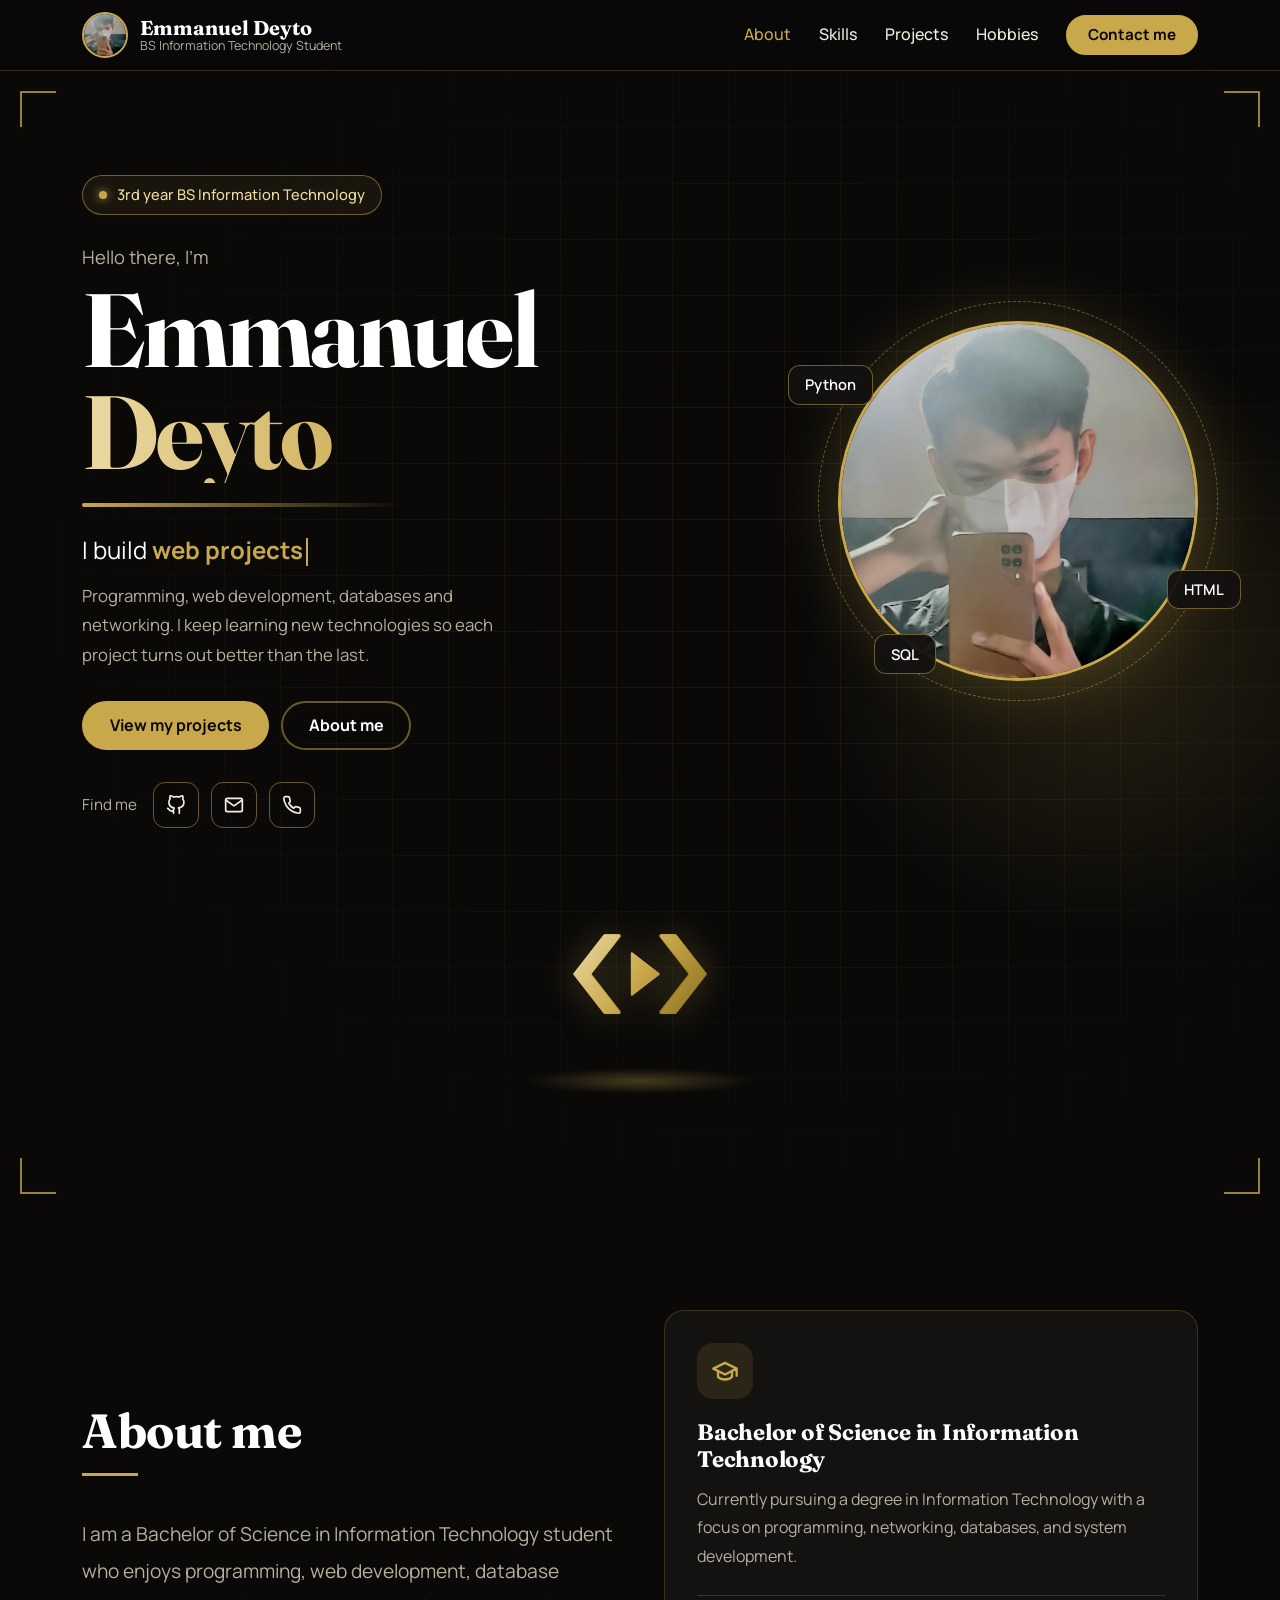
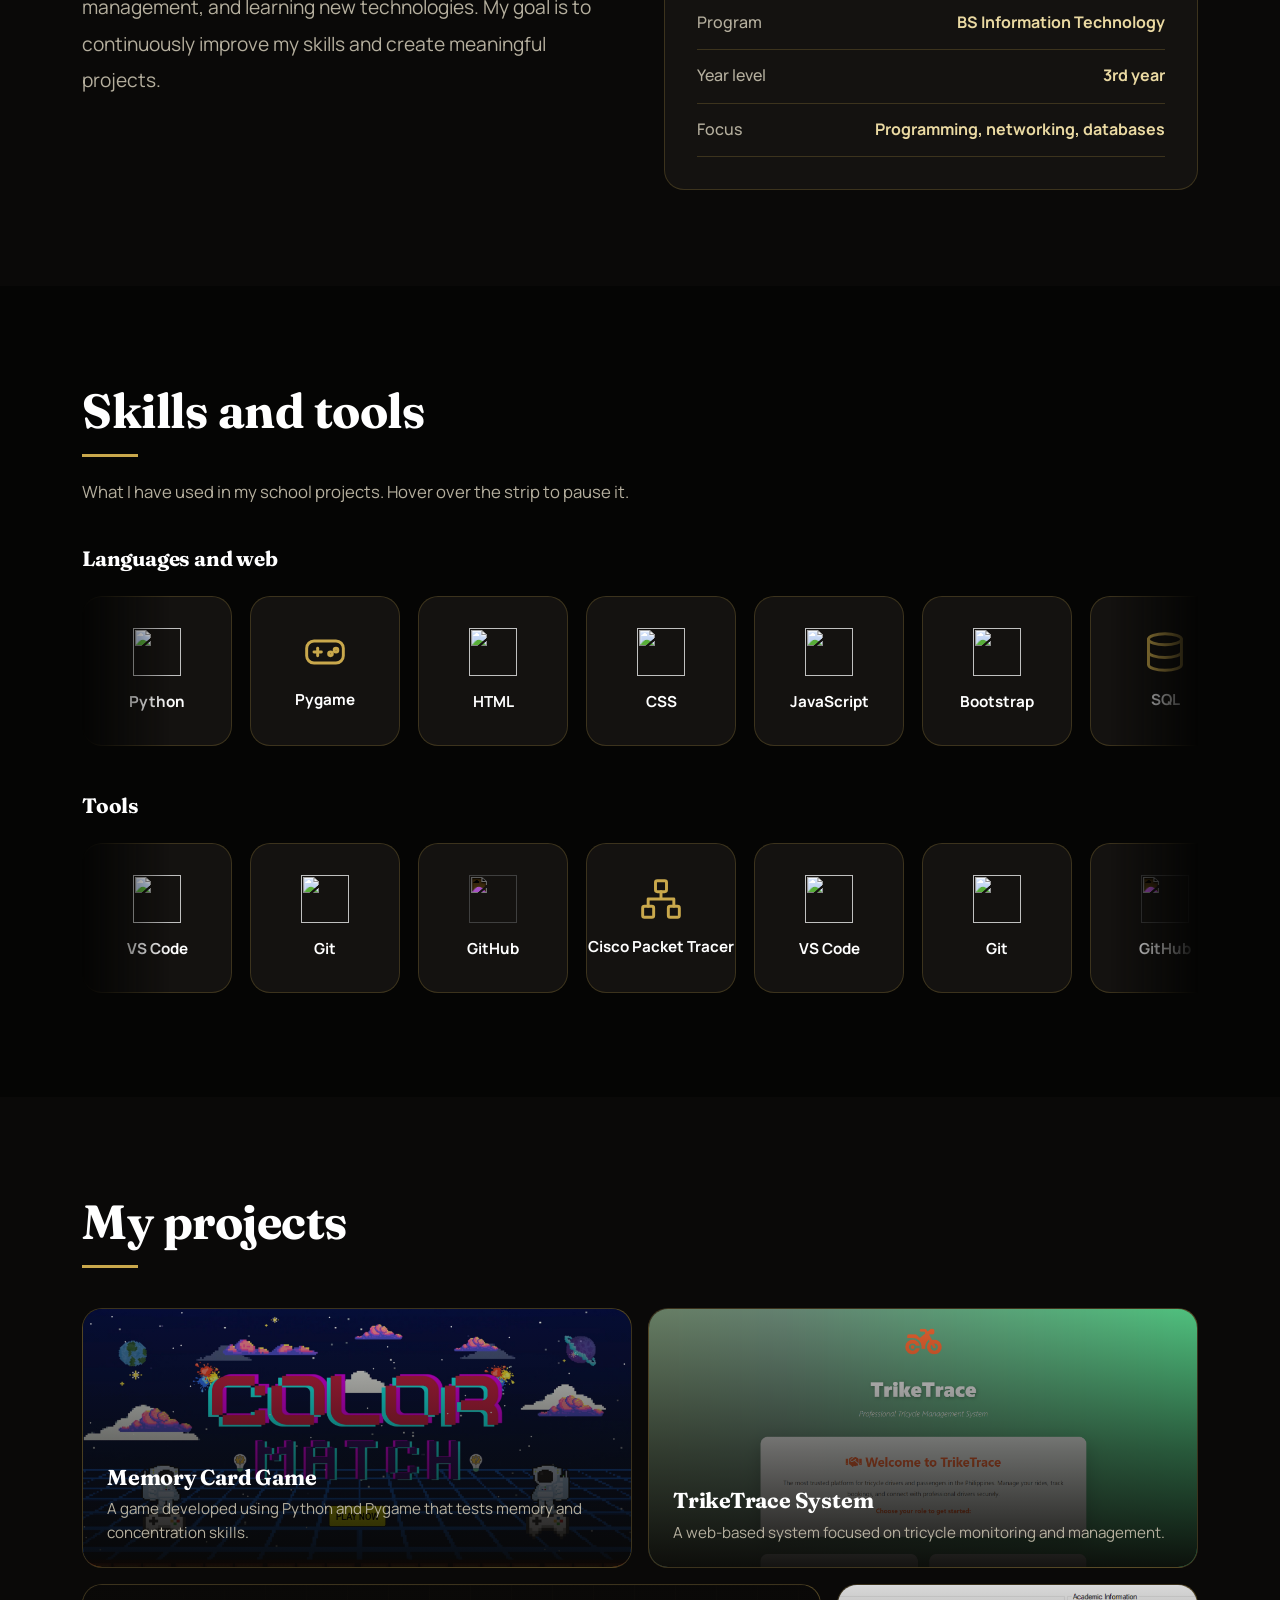
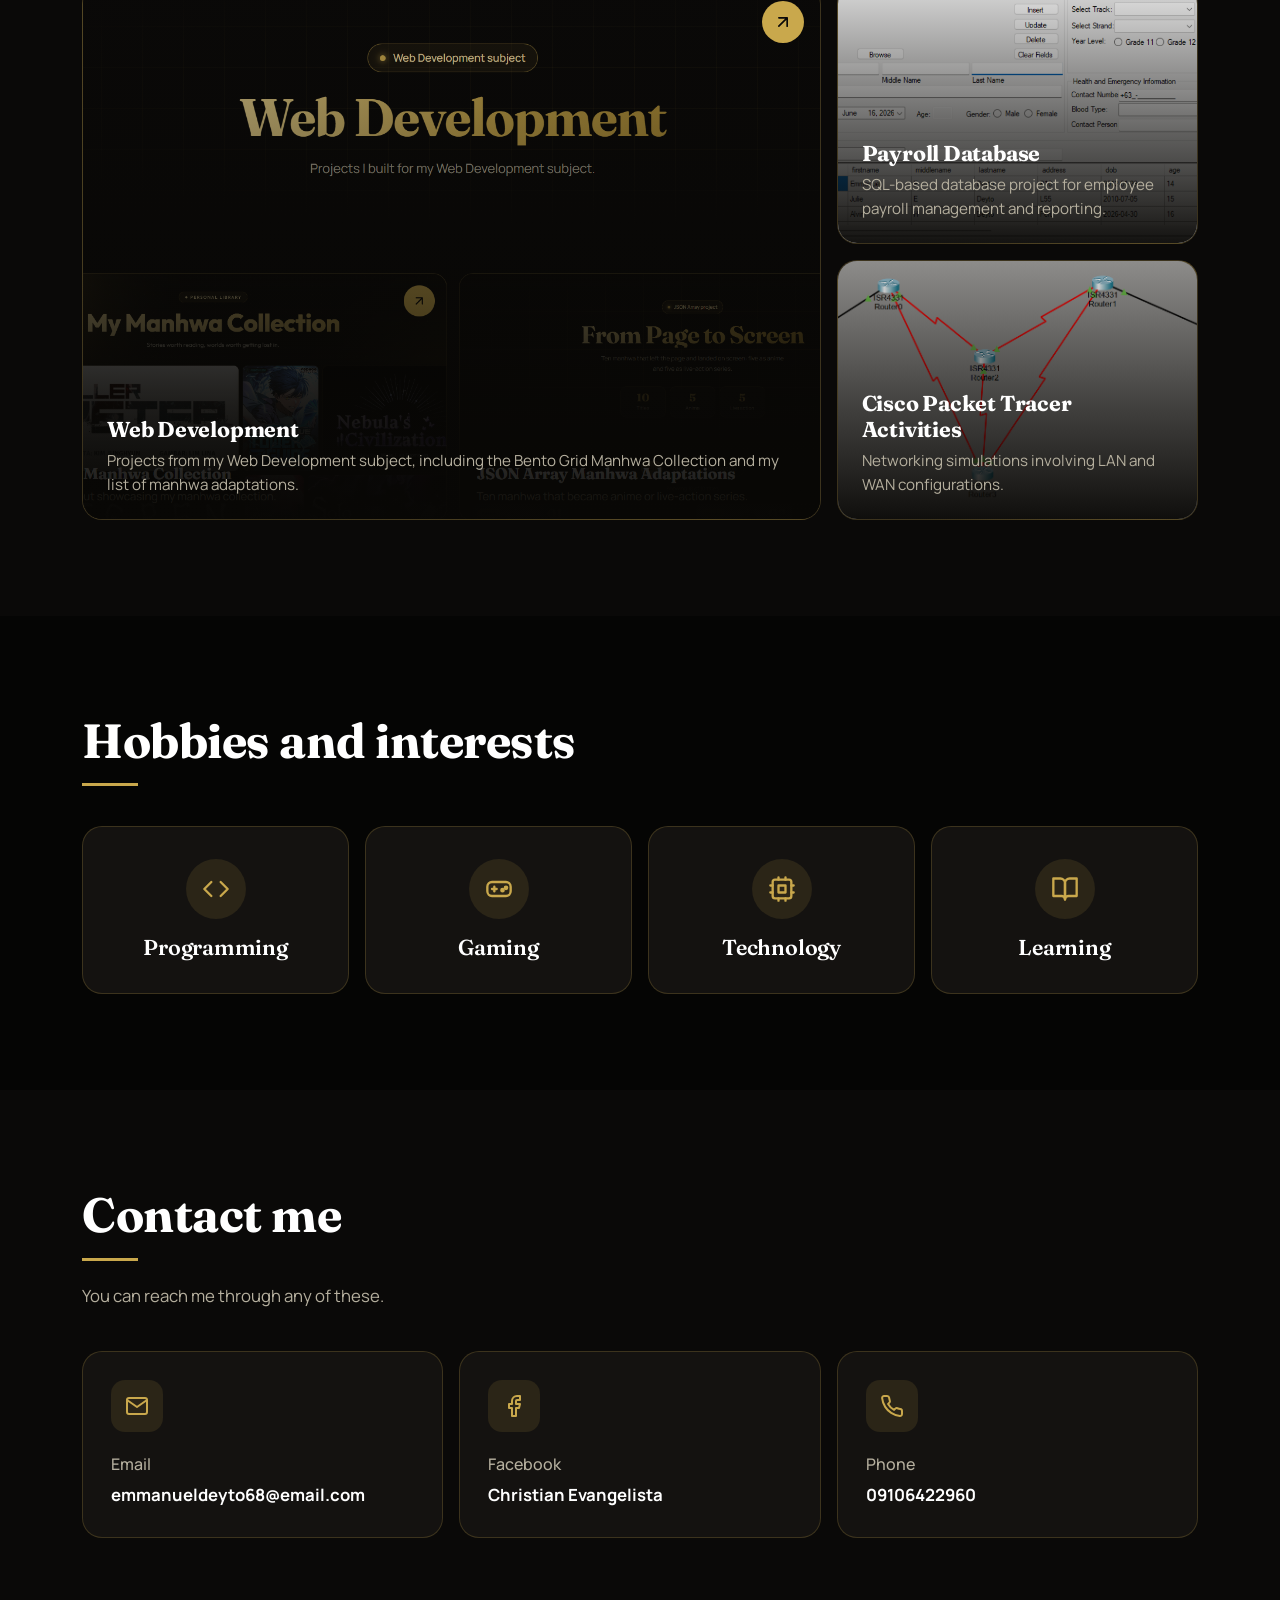
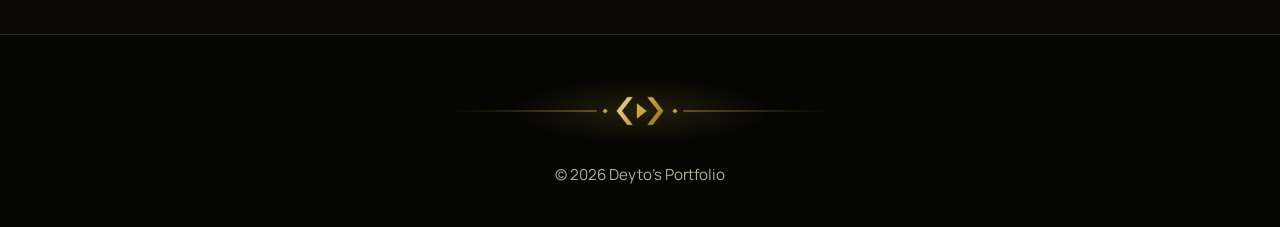
==== commit eccd84f2: "Update portfolio and banner" ====
--- a/Portfolio/index.html
+++ b/Portfolio/index.html
@@ -5,7 +5,9 @@
     <meta name="viewport" content="width=device-width, initial-scale=1">
     <title>Emmanuel Deyto | Portfolio</title>
     <meta name="description" content="Portfolio of Emmanuel Deyto, BS Information Technology student.">
-    <link rel="icon" type="image/jpeg" href="assets/img/pfp.jpg">
+    <link rel="icon" type="image/svg+xml" href="assets/img/favicon.svg?v=3">
+    <link rel="icon" type="image/png" sizes="64x64" href="assets/img/favicon.png?v=3">
+    <link rel="icon" href="assets/img/favicon.ico?v=3" sizes="any">
 
     <link href="https://cdn.jsdelivr.net/npm/bootstrap@5.3.8/dist/css/bootstrap.min.css" rel="stylesheet">
     <link rel="preconnect" href="https://fonts.googleapis.com">
@@ -14,30 +16,203 @@
 
     <link rel="stylesheet" href="assets/css/style.css">
 
+    <style>
+        /* ---------- LOADING SCREEN ---------- */
+        #loader {
+            position: fixed; inset: 0; z-index: 9999;
+            display: grid; place-items: center;
+            background: radial-gradient(circle at 50% 42%, #1b1708 0, #070605 55%, #030302 100%);
+            transition: opacity .6s ease, visibility .6s;
+        }
+        #loader.hide { opacity: 0; visibility: hidden; }
+        body.is-loading { overflow: hidden; }
+
+        .loader-inner { display: flex; flex-direction: column; align-items: center; gap: 22px; padding: 16px; }
+
+        .holo-stage {
+            position: relative;
+            width: min(230px, 52vw);
+            aspect-ratio: 1;
+            perspective: 900px;
+        }
+        .holo {
+            position: absolute; inset: 0;
+            transform-style: preserve-3d;
+            animation: holo-spin 7s linear infinite, holo-flicker 4.5s steps(1) infinite;
+            filter: drop-shadow(0 0 14px rgba(201, 168, 76, .45));
+        }
+        .holo svg {
+            position: absolute; inset: 0;
+            width: 100%; height: 100%;
+            overflow: visible;
+            opacity: var(--o, 1);
+            transform: translateZ(calc(var(--z, 0) * 1px));
+        }
+
+        /* Hologram */
+        .holo-stage::before {
+            content: ""; position: absolute; inset: -4%; z-index: 2; pointer-events: none;
+            background: repeating-linear-gradient(0deg, rgba(0,0,0,.38) 0 1px, transparent 1px 4px);
+            -webkit-mask-image: radial-gradient(circle, #000 38%, transparent 68%);
+            mask-image: radial-gradient(circle, #000 38%, transparent 68%);
+        }
+        .holo-stage::after {
+            content: ""; position: absolute; left: -6%; right: -6%; height: 22%; z-index: 3; pointer-events: none;
+            background: linear-gradient(to bottom, transparent, rgba(255, 224, 120, .28), transparent);
+            animation: holo-scan 2.6s linear infinite;
+            -webkit-mask-image: linear-gradient(90deg, transparent, #000 28%, #000 72%, transparent);
+            mask-image: linear-gradient(90deg, transparent, #000 28%, #000 72%, transparent);
+        }
+
+        /* light under hologram */
+        .holo-base {
+            position: relative; width: min(250px, 56vw); height: 40px; margin-top: -14px;
+        }
+        .holo-base i {
+            position: absolute; left: 50%; top: 50%; border-radius: 50%;
+            border: 2px solid rgba(201, 168, 76, .6);
+            transform: translate(-50%, -50%);
+            box-shadow: 0 0 18px rgba(201, 168, 76, .35), inset 0 0 14px rgba(201, 168, 76, .2);
+        }
+        .holo-base i:nth-child(1) { width: 100%; height: 100%; }
+        .holo-base i:nth-child(2) { width: 68%; height: 62%; border-color: rgba(255, 210, 31, .75); }
+        .holo-base::after {
+            content: ""; position: absolute; left: 14%; right: 14%; bottom: 50%; height: 180px;
+            background: linear-gradient(to top, rgba(255, 210, 31, .16), transparent);
+            clip-path: polygon(0 100%, 100% 100%, 82% 0, 18% 0); pointer-events: none;
+        }
+
+        .loader-text {
+            margin: 6px 0 0; color: var(--gold-soft, #ead9a2);
+            font-size: .85rem; letter-spacing: .4em; text-transform: uppercase; font-weight: 700;
+        }
+        .loader-text span { animation: holo-dot 1.2s infinite; opacity: .2; }
+        .loader-text span:nth-child(2) { animation-delay: .2s; }
+        .loader-text span:nth-child(3) { animation-delay: .4s; }
+        .loader-bar { width: 180px; height: 2px; background: rgba(201, 168, 76, .2); overflow: hidden; }
+        .loader-bar b { display: block; height: 100%; width: 0; background: linear-gradient(90deg, #c9a84c, #ffd21f); animation: holo-bar 1.8s ease-out forwards; }
+
+        @keyframes holo-spin { to { transform: rotateY(360deg); } }
+        @keyframes holo-scan { from { top: -22%; } to { top: 100%; } }
+        @keyframes holo-flicker { 0%, 100% { opacity: 1; } 91% { opacity: .82; } 93% { opacity: 1; } 96% { opacity: .9; } }
+        @keyframes holo-dot { 50% { opacity: 1; } }
+        @keyframes holo-bar { to { width: 100%; } }
+
+        @media (prefers-reduced-motion: reduce) {
+            .holo, .holo-stage::after, .loader-text span { animation: none !important; }
+            .loader-text span { opacity: 1; }
+            .loader-bar b { animation-duration: .5s; }
+        }
+
+        .hero-logo { display: flex; flex-direction: column; align-items: center; margin-top: 56px; }
+        .hero-logo-float { animation: hero-float 8s ease-in-out infinite; }
+        
+        .hero-logo-stage { position: relative; width: clamp(130px, 17vw, 180px); aspect-ratio: 1; perspective: 1100px; filter: drop-shadow(0 0 18px rgba(201, 168, 76, .35)); }
+        .hero-logo-3d {
+            position: absolute; inset: 0; transform-style: preserve-3d;
+            animation: hero-turn 30s linear infinite;
+        }
+        .hero-logo-3d svg {
+            position: absolute; inset: 0; width: 100%; height: 100%; overflow: visible;
+            opacity: var(--o, 1);
+            transform: translateZ(calc(var(--z, 0) * 1px));
+        }
+        .hero-logo-glow {
+            width: clamp(150px, 20vw, 230px); height: 26px; margin-top: 4px; border-radius: 50%;
+            background: radial-gradient(ellipse at center, rgba(201, 168, 76, .3), transparent 70%);
+            animation: hero-glow 8s ease-in-out infinite;
+        }
+        @keyframes hero-turn { from { transform: rotateX(-10deg) rotateY(0deg); } to { transform: rotateX(-10deg) rotateY(360deg); } }
+        @keyframes hero-float { 0%, 100% { transform: translateY(0); } 50% { transform: translateY(-8px); } }
+        @keyframes hero-glow { 0%, 100% { opacity: 1; transform: scaleX(1); } 50% { opacity: .7; transform: scaleX(.86); } }
+
+        /* ---------- CARD TILT ---------- */
+        .glow-ring { transition: transform .45s ease, box-shadow .3s ease, border-color .25s; }
+        .glow-ring:hover { z-index: 5; }
+
+        @media (prefers-reduced-motion: reduce) {
+            .hero-logo-float, .hero-logo-3d, .hero-logo-glow { animation: none !important; }
+            .hero-logo-3d { transform: rotateX(-8deg) rotateY(-22deg); }
+        }
+    </style>
+    <noscript><style>#loader { display: none !important; }</style></noscript>
+</head>
+
+<body data-bs-spy="scroll" data-bs-target="#mainNav" data-bs-root-margin="-30% 0px -60%" tabindex="0">
+
+    <!-- LOADING SCREEN -->
+    <svg width="0" height="0" style="position:absolute" aria-hidden="true">
+        <defs>
+            <linearGradient id="badgeGrad" gradientUnits="userSpaceOnUse" x1="80" y1="130" x2="430" y2="390">
+                <stop offset="0" stop-color="#ead9a2"/><stop offset=".5" stop-color="#c9a84c"/><stop offset="1" stop-color="#8a6d1c"/>
+            </linearGradient>
+            <clipPath id="badgeClip"><rect x="0" y="146" width="512" height="220"/></clipPath>
+            <g id="badge-art">
+                <g clip-path="url(#badgeClip)" fill="none" stroke="url(#badgeGrad)" stroke-width="34" stroke-linejoin="miter" stroke-miterlimit="10">
+                    <path d="M204 112L92 256L204 400"/><path d="M308 112L420 256L308 400"/>
+                </g>
+                <path d="M232 196V316L310 256z" fill="url(#badgeGrad)"/>
+            </g>
+        </defs>
+    </svg>
+ 
+    <div id="loader" role="status" aria-label="Loading">
+        <div class="loader-inner">
+            <div class="holo-stage"><div class="holo" id="holo"></div></div>
+            <div class="holo-base" aria-hidden="true"><i></i><i></i></div>
+            <p class="loader-text">Loading<span>.</span><span>.</span><span>.</span></p>
+            <div class="loader-bar" aria-hidden="true"><b></b></div>
+        </div>
+    </div>
     <script>
-        // Round favicon made from the profile picture
-        window.addEventListener('load', function () {
-            const canvas = document.createElement('canvas');
-            canvas.width = 64; canvas.height = 64;
-            const ctx = canvas.getContext('2d');
-            const img = new Image();
-            img.src = 'assets/img/pfp.jpg';
-            img.onload = function () {
-                ctx.beginPath();
-                ctx.arc(32, 32, 32, 0, Math.PI * 2);
-                ctx.closePath();
-                ctx.clip();
-                ctx.drawImage(img, 0, 0, 64, 64);
-                const link = document.querySelector("link[rel='icon']");
-                link.href = canvas.toDataURL('image/png');
-            };
-        });
+        // Hologram loading screen: shown once per visit, hides when the page has loaded
+        (function () {
+            var loader = document.getElementById('loader');
+            if (!loader) return;
+ 
+            var seen = false;
+            try { seen = sessionStorage.getItem('logoLoaderSeen') === '1'; } catch (e) {}
+            if (seen) { loader.remove(); return; }
+            try { sessionStorage.setItem('logoLoaderSeen', '1'); } catch (e) {}
+ 
+            // stack of copies of the badge, each a little deeper, so it turns like a 3D object
+            var holo = document.getElementById('holo'), layers = 11, ns = 'http://www.w3.org/2000/svg';
+            for (var i = 0; i < layers; i++) {
+                var svg = document.createElementNS(ns, 'svg');
+                svg.setAttribute('viewBox', '0 0 512 512');
+                svg.setAttribute('aria-hidden', 'true');
+                var use = document.createElementNS(ns, 'use');
+                use.setAttribute('href', '#badge-art');
+                svg.appendChild(use);
+                svg.style.setProperty('--z', ((i - (layers - 1) / 2) * 3.5).toFixed(1));
+                svg.style.setProperty('--o', (i === 0 || i === layers - 1) ? '1' : '0.28');
+                holo.appendChild(svg);
+            }
+ 
+            document.body.classList.add('is-loading');
+ 
+            var reduce = window.matchMedia('(prefers-reduced-motion: reduce)').matches;
+            var minTime = reduce ? 500 : 1800;
+            var start = Date.now(), loaded = document.readyState === 'complete', hidden = false;
+ 
+            function hide() {
+                if (hidden) return;
+                hidden = true;
+                loader.classList.add('hide');
+                document.body.classList.remove('is-loading');
+                setTimeout(function () { loader.remove(); }, 700);
+            }
+            function check() {
+                if (!loaded) return;
+                var wait = minTime - (Date.now() - start);
+                if (wait <= 0) hide(); else setTimeout(hide, wait);
+            }
+            if (loaded) check(); else window.addEventListener('load', function () { loaded = true; check(); });
+            setTimeout(hide, 7000);   // never trap a visitor on the loading screen
+        })();
     </script>
-</head>
-
-<body data-bs-spy="scroll" data-bs-target="#mainNav" data-bs-root-margin="-30% 0px -60%" tabindex="0">
-
-    <!-- ICONS (drawn once, reused with <use>) -->
+
+    <!-- ICONS -->
     <svg width="0" height="0" style="position:absolute" aria-hidden="true">
         <symbol id="i-mail" viewBox="0 0 24 24"><path d="M4 4h16a2 2 0 0 1 2 2v12a2 2 0 0 1-2 2H4a2 2 0 0 1-2-2V6a2 2 0 0 1 2-2z"/><polyline points="22,6 12,13 2,6"/></symbol>
         <symbol id="i-phone" viewBox="0 0 24 24"><path d="M22 16.92v3a2 2 0 0 1-2.18 2 19.79 19.79 0 0 1-8.63-3.07 19.5 19.5 0 0 1-6-6 19.79 19.79 0 0 1-3.07-8.67A2 2 0 0 1 4.11 2h3a2 2 0 0 1 2 1.72 12.84 12.84 0 0 0 .7 2.81 2 2 0 0 1-.45 2.11L8.09 9.91a16 16 0 0 0 6 6l1.27-1.27a2 2 0 0 1 2.11-.45 12.84 12.84 0 0 0 2.81.7A2 2 0 0 1 22 16.92z"/></symbol>
@@ -130,6 +305,14 @@
                     </div>
                 </div>
             </div>
+
+            <!-- Logo, turning slowly in 3D -->
+            <div class="hero-logo" aria-hidden="true">
+                <div class="hero-logo-float">
+                    <div class="hero-logo-stage"><div class="hero-logo-3d" id="heroLogo"></div></div>
+                </div>
+                <div class="hero-logo-glow"></div>
+            </div>
         </div>
     </header>
 
@@ -231,7 +414,7 @@
                 </article>
 
                 <!-- Web Development (opens webdev.html) -->
-                <a href="Projects/webdev.html" class="bento-card glow-ring span-4 row-2">
+                <a href="Web-Development/Projects/webdev.html" class="bento-card glow-ring span-4 row-2">
                     <img class="bento-img" src="assets/img/WebDev.png" alt="" loading="lazy" onerror="this.remove()">
                     <span class="bento-open" aria-hidden="true"><svg class="icon"><use href="#i-arrow"/></svg></span>
                     <div class="bento-info">
@@ -307,7 +490,7 @@
                 <div class="contact-card glow-ring">
                     <div class="contact-icon"><svg class="icon"><use href="#i-facebook"/></svg></div>
                     <p class="contact-label">Facebook</p>
-                    <p class="contact-value">Emmanuel Christian E. Deyto</p>
+                    <p class="contact-value">Christian Evangelista</p>
                 </div>
                 <a class="contact-card glow-ring" href="tel:09106422960">
                     <div class="contact-icon"><svg class="icon"><use href="#i-phone"/></svg></div>
@@ -321,7 +504,7 @@
     <!-- FOOTER -->
 
     <footer class="site-footer">
-        <img src="assets/img/banner.png" class="footer-logo" alt="ITANI logo">
+        <img src="assets/img/banner.png?v=4" class="footer-logo" alt="Logo">
         © 2026 Deyto's Portfolio
     </footer>
 
@@ -367,6 +550,47 @@
             });
         });
     </script>
+    
+    <script>
+        // Hero logo: a stack of copies of the logo, each slightly deeper, so it turns like a solid object
+        (function () {
+            var holo = document.getElementById('heroLogo');
+            if (!holo || !document.getElementById('badge-art')) return;
+            var layers = 29, ns = 'http://www.w3.org/2000/svg';   // many thin layers, packed close, so the edge looks solid
+            for (var i = 0; i < layers; i++) {
+                var svg = document.createElementNS(ns, 'svg');
+                svg.setAttribute('viewBox', '0 0 512 512');
+                var use = document.createElementNS(ns, 'use');
+                use.setAttribute('href', '#badge-art');
+                svg.appendChild(use);
+                svg.style.setProperty('--z', ((i - (layers - 1) / 2) * 1.7).toFixed(2));
+                svg.style.setProperty('--o', (i === 0 || i === layers - 1) ? '1' : '0.75');
+                holo.appendChild(svg);
+            }
+        })();
+
+        // Cards lean toward the mouse when hovered (mouse only, and not for reduced motion)
+        (function () {
+            if (window.matchMedia('(prefers-reduced-motion: reduce)').matches) return;
+            if (!window.matchMedia('(hover: hover) and (pointer: fine)').matches) return;
+
+            document.querySelectorAll('.glow-ring').forEach(function (card) {
+                card.addEventListener('pointermove', function (e) {
+                    if (e.pointerType && e.pointerType !== 'mouse') return;
+                    var r = card.getBoundingClientRect();
+                    var px = (e.clientX - r.left) / r.width, py = (e.clientY - r.top) / r.height;
+                    var max = r.width > 520 ? 4 : r.width > 340 ? 6 : 9;      // big cards lean less
+                    var ry = (px - 0.5) * 2 * max, rx = -(py - 0.5) * 2 * max;
+                    card.style.transition = 'transform .12s ease-out, box-shadow .3s ease, border-color .25s';
+                    card.style.transform = 'perspective(900px) rotateX(' + rx.toFixed(2) + 'deg) rotateY(' + ry.toFixed(2) + 'deg) translateY(-4px) scale(1.01)';
+                });
+                card.addEventListener('pointerleave', function () {
+                    card.style.transition = '';
+                    card.style.transform = '';
+                });
+            });
+        })();
+    </script>
 
 </body>
 </html>
